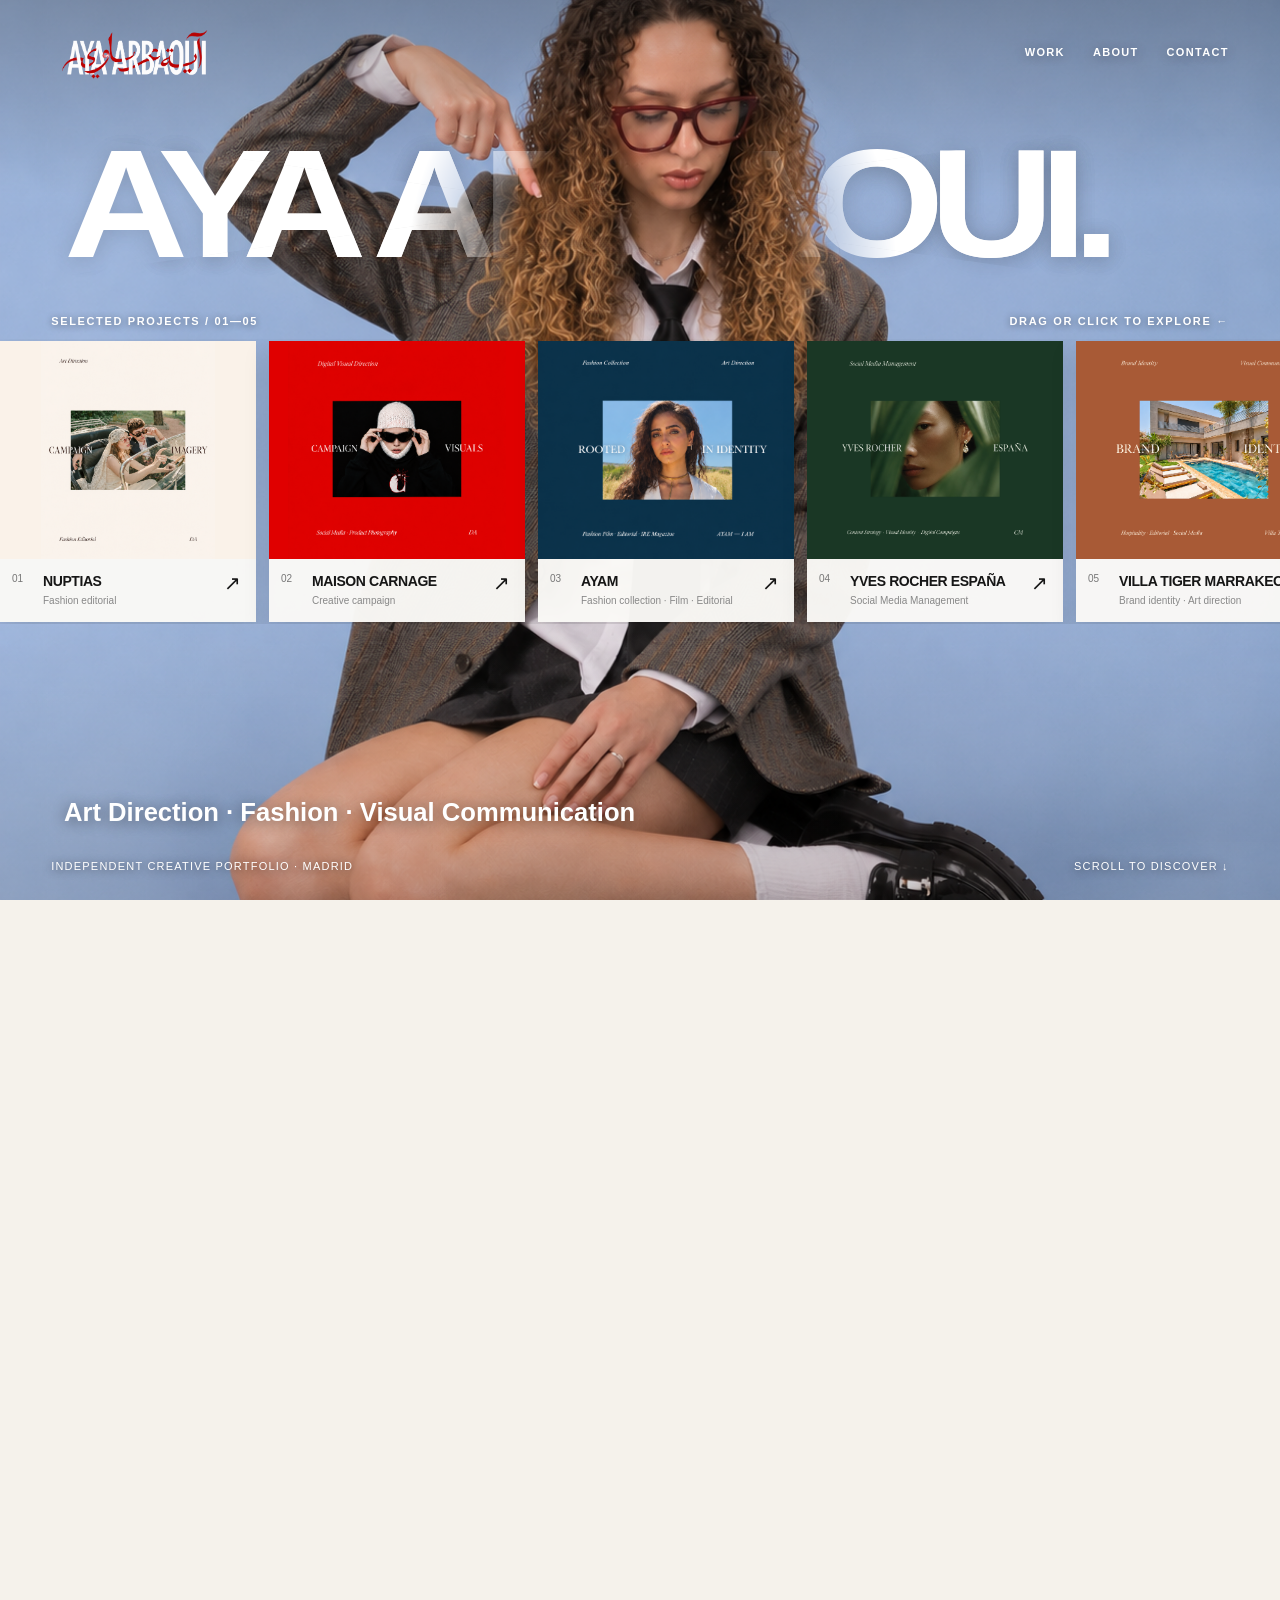
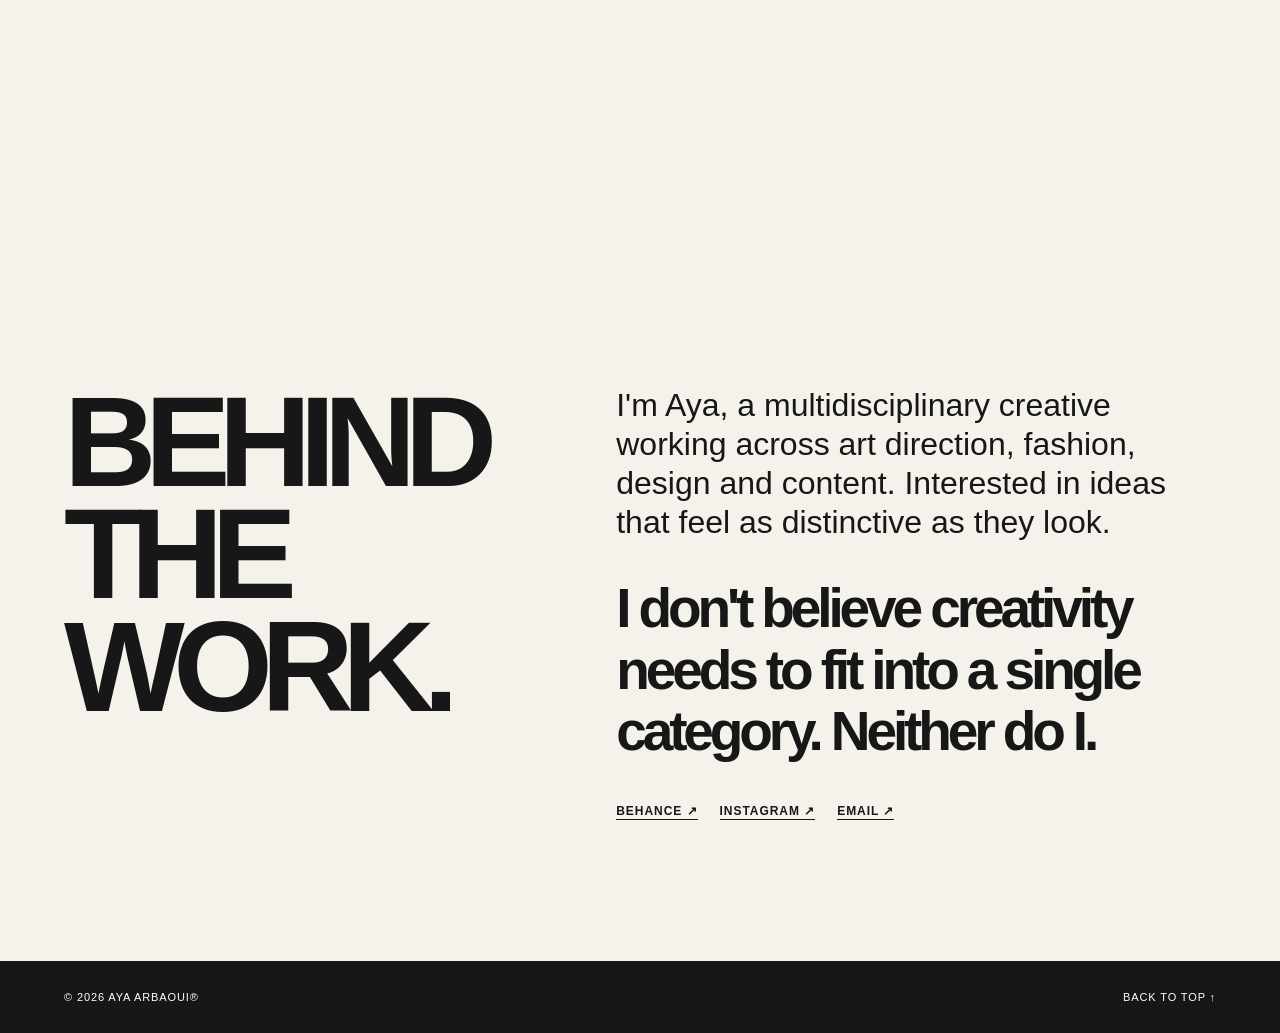
==== index.html @ afb0b546 "Soften the Villa Tiger Home cover to warm terracotta" ====
<!doctype html><html lang="en"><head><meta charset="UTF-8"><meta name="viewport" content="width=device-width, initial-scale=1"><meta name="description" content="Aya Arbaoui — Art direction, fashion and visual communication"><title>Aya Arbaoui® — Selected Work</title><script>
if (location.hash === '#about') {
  document.documentElement.setAttribute('data-about-direct', '');
  document.documentElement.setAttribute('data-about-arriving', '');
}
</script><style>
:root{--ink:#171717;--paper:#f5f2eb;--accent:#75645e}*{box-sizing:border-box}html{scroll-behavior:smooth}body{margin:0;color:var(--ink);font-family:Helvetica,Arial,sans-serif;background:var(--paper)}a{color:inherit;text-decoration:none}button{font:inherit}img{display:block;width:100%;height:100%;object-fit:cover}
.hero{height:100svh;min-height:640px;position:relative;isolation:isolate;overflow:hidden;background:#adc4d6}
.hero-bg{position:absolute;inset:0;z-index:-2;background-image:url('fondo%20web.png');background-repeat:no-repeat;background-size:cover;background-position:center center}
.hero:before{content:"";position:absolute;inset:0;z-index:-1;background:linear-gradient(180deg,rgba(0,0,0,.24),transparent 22%,transparent 66%,rgba(0,0,0,.15))}
nav{display:flex;justify-content:space-between;align-items:center;position:absolute;z-index:10;left:0;right:0;top:0;padding:30px 4vw;color:white;text-shadow:0 1px 12px #0005}nav .menu{display:flex;gap:28px;font-size:11px;font-weight:700;letter-spacing:.12em}nav a:hover{text-decoration:underline}
.heading{position:absolute;top:14%;left:5vw;right:5vw;color:#fff;text-shadow:0 2px 20px rgba(0,0,0,.12);pointer-events:none;z-index:1}
.heading h1{position:relative;margin:8px 0 0;font-size:clamp(78px,12vw,205px);letter-spacing:-.085em;line-height:.92;font-weight:800;white-space:nowrap;transform:scaleX(1.12);transform-origin:left center}
.heading h1::after{content:attr(data-title);position:absolute;inset:0;z-index:4;clip-path:polygon(0 0,32% 0,32% 100%,0 100%,78% 0,100% 0,100% 100%,78% 100%);color:#fff}
.hero-person-depth{position:absolute;inset:0;z-index:2;pointer-events:none;background-image:url('fondo%20web.png');background-position:center center;background-size:cover;background-repeat:no-repeat;--portrait-mask:radial-gradient(ellipse 19% 27% at 51% 28%,#000 58%,transparent 100%);-webkit-mask-image:var(--portrait-mask);mask-image:var(--portrait-mask)}
.hero-subtitle{position:absolute;bottom:8%;left:5vw;right:5vw;margin:0;color:white;font-family:Helvetica,Arial,sans-serif;font-style:normal;font-weight:600;font-size:clamp(16px,2vw,27px);line-height:1.2;z-index:6;text-shadow:0 2px 15px #0007}
nav .brand{min-height:43px;isolation:isolate;text-decoration:none}

.gallery-wrap{position:absolute;top:35%;left:0;right:0;z-index:5}.gallery-header{color:white;display:flex;justify-content:space-between;align-items:center;padding:0 4vw 12px;font-size:11px;font-weight:700;letter-spacing:.15em;text-shadow:0 1px 7px #0007;text-transform:uppercase}
.marquee{width:100%;overflow:hidden;cursor:grab;touch-action:pan-y;user-select:none}.marquee:active{cursor:grabbing}.track{display:flex;gap:13px;width:max-content;animation:slide 47s linear infinite;padding:2px 13px 2px 0}.marquee:hover .track,.marquee:focus-within .track,.marquee.paused .track{animation-play-state:paused}@keyframes slide{to{transform:translateX(-50%)}}
.project{display:block;width:clamp(190px,20vw,350px);flex:0 0 auto;background:rgba(250,249,246,.97);color:#161616;box-shadow:0 10px 25px #0002;overflow:hidden;transition:transform .25s ease}.project:hover,.project:focus-visible{transform:translateY(-9px)}.thumb{height:clamp(155px,17vw,290px);overflow:hidden;background:#d0ccc5}.thumb img{transition:transform .6s}.project:hover img{transform:scale(1.06)}.card-info{display:grid;grid-template-columns:25px 1fr 20px;grid-template-rows:auto auto;align-items:start;gap:6px;padding:14px 12px 16px}.card-info .no{grid-row:1/3;color:#777;font-size:10px}.card-info strong{font-size:14px;letter-spacing:-.03em}.card-info small{grid-column:2;color:#888;font-size:10px}.card-info .arrow{grid-column:3;grid-row:1/3;font-size:20px;line-height:1}
.hero-footer{position:absolute;bottom:28px;left:4vw;right:4vw;color:white;display:flex;justify-content:space-between;align-items:center;font-size:11px;text-transform:uppercase;letter-spacing:.11em;text-shadow:0 1px 8px #0008}
.about{background:var(--paper);padding:11vw 5vw;display:grid;grid-template-columns:.75fr 1fr;gap:8vw}.about h2{font-size:clamp(64px,10vw,160px);letter-spacing:-.09em;line-height:.88;margin:0}.about .copy{font-size:clamp(20px,2.5vw,36px);line-height:1.22}.about .copy p{margin:0 0 36px}.about .closing-statement{font-family:Helvetica,Arial,sans-serif;font-size:clamp(34px,4.3vw,72px);font-weight:800;letter-spacing:-.075em;line-height:.98;margin:54px 0 44px;max-width:100%;overflow-wrap:normal}.about .links{display:flex;gap:22px;font-size:12px;text-transform:uppercase;font-weight:700;letter-spacing:.08em}.about .links a{border-bottom:1px solid}
footer{background:#171717;color:#fff;display:flex;justify-content:space-between;padding:30px 5vw;font-size:11px;text-transform:uppercase;letter-spacing:.08em}
@media(max-width:700px){.hero{min-height:630px}.hero-bg{background-position:52% center}.heading{top:16%;left:5vw}.heading h1{font-size:14vw;white-space:nowrap;transform:scaleX(1.09)}.hero-person-depth{--portrait-mask:radial-gradient(ellipse 24% 20% at 52% 29%,#000 53%,transparent 100%);-webkit-mask-image:var(--portrait-mask);mask-image:var(--portrait-mask)}.hero-subtitle{bottom:8%;left:5vw;right:5vw;margin:0;font-size:17px}.gallery-wrap{top:34%}.thumb{height:170px}.project{width:205px}.gallery-header{padding-left:5vw;padding-right:5vw}.about{grid-template-columns:1fr;padding:80px 5vw}.hero-footer{bottom:18px}.menu{gap:14px!important}}
@media(max-width:360px){nav .menu{column-gap:9px!important;font-size:10px}}
.thumb-editorial{background:#faf2e9}.thumb-editorial img{object-fit:contain}.project:hover .thumb-editorial img{transform:none}
.thumb-carnage{background:#e00000}.thumb-carnage img,.thumb-ayam img{object-fit:contain;object-position:center center}.project:hover .thumb-carnage img,.project:hover .thumb-ayam img{transform:none}
.thumb-ayam{background:#0b334a}
.thumb-yves{background-color:#1a3725}.thumb-yves img{object-fit:contain;object-position:center}.project:hover .thumb-yves img{transform:none}
.thumb-villa{background-color:#A85A36}.thumb-villa img{object-fit:contain;object-position:center}.project:hover .thumb-villa img{transform:none}
@media(prefers-reduced-motion:reduce){html{scroll-behavior:auto}.track{animation:none}.project,.thumb img{transition:none}}
</style><link rel="stylesheet" href="/portfolio/brand.css"><link rel="stylesheet" href="/portfolio/home-transition.css"><link rel="stylesheet" href="/portfolio/home-polish.css"></head><body><main><div class="home-scroll"><section class="hero" id="home"><div class="hero-bg" role="img" aria-label="Aya Arbaoui in an editorial portrait pointing toward her selected projects"></div><nav><a class="brand site-brand site-wordmark" href="/" aria-label="Aya Arbaoui — Home"><span class="wordmark-art"><img class="brand-logo" src="/Logo%20superpose%CC%81%20AYA%20ARBAOUI%20en%20rouge%20et%20blanc.png" width="2172" height="724" alt=""></span></a><div class="menu"><a href="#work">WORK</a><a href="#about">ABOUT</a><a href="mailto:ayaarbaoui10@gmail.com">CONTACT</a></div></nav><div class="heading"><h1 data-title="AYA ARBAOUI.">AYA ARBAOUI.</h1></div><div class="hero-person-depth" aria-hidden="true"></div><div class="gallery-wrap" id="work"><div class="gallery-header"><span>SELECTED PROJECTS / 01—05</span><span>DRAG OR CLICK TO EXPLORE ←</span></div><div class="marquee" aria-label="Carousel of creative projects"><div class="track"><a class="project" href="nuptias.html" aria-label="Open NUPTIAS"><div class="thumb thumb-editorial"><img src="Campagne%20mode%20en%20voiture%20vintage.png" width="1122" height="1402" alt="NUPTIAS fashion editorial in a vintage car"></div><div class="card-info"><span class="no">01</span><strong>NUPTIAS</strong><small>Fashion editorial</small><span class="arrow">↗</span></div></a><a class="project" href="project.html?name=carnage" aria-label="Open MAISON CARNAGE"><div class="thumb thumb-carnage"><img src="portfolio/carnage-home-red-vif.png" alt="MAISON CARNAGE project preview" ></div><div class="card-info"><span class="no">02</span><strong>MAISON CARNAGE</strong><small>Creative campaign</small><span class="arrow">↗</span></div></a><a class="project" href="ayam.html" aria-label="Open AYAM TFG"><div class="thumb thumb-ayam"><img src="Affiche%20e%CC%81ditoriale%20%C2%AB%20Rooted%20in%20Identity%20%C2%BB.png" alt="AYAM project preview" ></div><div class="card-info"><span class="no">03</span><strong>AYAM</strong><small>Fashion collection · Film · Editorial</small><span class="arrow">↗</span></div></a><a class="project" href="yves-rocher.html" aria-label="Open YVES ROCHER ESPAÑA"><div class="thumb thumb-yves"><img src="/portfolio/yves-rocher/home-cover-transparent.png" alt="YVES ROCHER ESPAÑA — botanical editorial cover" loading="lazy"></div><div class="card-info"><span class="no">04</span><strong>YVES ROCHER ESPAÑA</strong><small>Social Media Management</small><span class="arrow">↗</span></div></a><a class="project" href="villa-tiger.html" aria-label="Open VILLA TIGER MARRAKECH"><div class="thumb thumb-villa"><img src="/portfolio/villa-tiger/home-cover-soft.png" alt="VILLA TIGER MARRAKECH project preview" loading="lazy"></div><div class="card-info"><span class="no">05</span><strong>VILLA TIGER MARRAKECH</strong><small>Brand identity · Art direction</small><span class="arrow">↗</span></div></a><a class="project" href="nuptias.html" aria-label="Open NUPTIAS"><div class="thumb thumb-editorial"><img src="Campagne%20mode%20en%20voiture%20vintage.png" width="1122" height="1402" alt="NUPTIAS fashion editorial in a vintage car"></div><div class="card-info"><span class="no">01</span><strong>NUPTIAS</strong><small>Fashion editorial</small><span class="arrow">↗</span></div></a><a class="project" href="project.html?name=carnage" aria-label="Open MAISON CARNAGE"><div class="thumb thumb-carnage"><img src="portfolio/carnage-home-red-vif.png" alt="MAISON CARNAGE project preview" ></div><div class="card-info"><span class="no">02</span><strong>MAISON CARNAGE</strong><small>Creative campaign</small><span class="arrow">↗</span></div></a><a class="project" href="ayam.html" aria-label="Open AYAM TFG"><div class="thumb thumb-ayam"><img src="Affiche%20e%CC%81ditoriale%20%C2%AB%20Rooted%20in%20Identity%20%C2%BB.png" alt="AYAM project preview" ></div><div class="card-info"><span class="no">03</span><strong>AYAM</strong><small>Fashion collection · Film · Editorial</small><span class="arrow">↗</span></div></a><a class="project" href="yves-rocher.html" aria-label="Open YVES ROCHER ESPAÑA"><div class="thumb thumb-yves"><img src="/portfolio/yves-rocher/home-cover-transparent.png" alt="YVES ROCHER ESPAÑA — botanical editorial cover" loading="lazy"></div><div class="card-info"><span class="no">04</span><strong>YVES ROCHER ESPAÑA</strong><small>Social Media Management</small><span class="arrow">↗</span></div></a><a class="project" href="villa-tiger.html" aria-label="Open VILLA TIGER MARRAKECH"><div class="thumb thumb-villa"><img src="/portfolio/villa-tiger/home-cover-soft.png" alt="VILLA TIGER MARRAKECH project preview" loading="lazy"></div><div class="card-info"><span class="no">05</span><strong>VILLA TIGER MARRAKECH</strong><small>Brand identity · Art direction</small><span class="arrow">↗</span></div></a></div></div></div><div class="hero-subtitle">Art Direction · Fashion · Visual Communication</div><div class="hero-footer"><span>Independent creative portfolio · Madrid</span><span>Scroll to discover ↓</span></div></section></div><section class="about" id="about"><h2>BEHIND<br>THE WORK.</h2><div class="copy"><p>I'm Aya, a multidisciplinary creative working across art direction, fashion, design and content. Interested in ideas that feel as distinctive as they look.</p><p class="closing-statement">I don&#39;t believe creativity needs to fit into a single category. Neither do I.</p><div class="links"><a href="https://www.behance.net/ayaarbaoui" target="_blank" rel="noopener">Behance ↗</a><a href="https://www.instagram.com/ayaarbaoui/" target="_blank" rel="noopener">Instagram ↗</a><a href="mailto:ayaarbaoui10@gmail.com">Email ↗</a></div></div></section></main><footer><span>© 2026 Aya Arbaoui®</span><a href="#home">Back to top ↑</a></footer><script>
if (document.documentElement.hasAttribute('data-about-arriving')) {
  document.getElementById('about').scrollIntoView({block:'start',behavior:'instant'});
  document.documentElement.removeAttribute('data-about-arriving');
}
const box = document.querySelector('.marquee');
const rail = box.querySelector('.track');
let gesture, moved = false, resume;
box.addEventListener('dragstart', event => event.preventDefault());
box.addEventListener('pointerdown', event => {
  if (!event.isPrimary || event.button !== 0) return;
  clearTimeout(resume);
  moved = false;
  box.classList.add('paused');
  const animation = rail.getAnimations().find(item => item.animationName === 'slide');
  gesture = {
    pointer: event.pointerId, x: event.clientX, y: event.clientY,
    animation, time: Number(animation?.currentTime ?? 0),
    vertical: box.closest('.home-scrubbing') !== null,
  };
});
window.addEventListener('pointermove', event => {
  if (gesture?.pointer !== event.pointerId) return;
  const x = event.clientX - gesture.x;
  const y = event.clientY - gesture.y;
  if (Math.hypot(x, y) <= 8 && !moved) return;
  moved = true;
  if (gesture.vertical || box.closest('.home-scrubbing') || !gesture.animation || Math.abs(y) > Math.abs(x)) return;
  const duration = gesture.animation.effect.getTiming().duration;
  const next = gesture.time - x / (rail.offsetWidth / 2) * duration;
  gesture.animation.currentTime = ((next % duration) + duration) % duration;
});
for (const type of ['pointerup', 'pointercancel']) window.addEventListener(type, event => {
  if (gesture?.pointer !== event.pointerId) return;
  gesture = null;
  resume = setTimeout(() => box.classList.remove('paused'), 550);
});
box.addEventListener('click', event => {
  if (moved && event.detail !== 0) {
    event.preventDefault();
    event.stopPropagation();
    moved = false;
  }
}, true);
</script><script type="module" src="/portfolio/home-transition.js"></script><script type="module" src="/portfolio/home-shimmer.js"></script><script type="module" src="/portfolio/published.js"></script></body></html>
---- portfolio/brand.css ----
.site-brand {
  display: inline-flex;
  align-items: center;
  gap: 10px;
  flex: none;
  height: 1lh;
  white-space: nowrap;
}

.site-brand .brand-logo {
  display: block;
  flex: none;
  width: 104px;
  height: auto;
  aspect-ratio: 1922 / 818;
  object-fit: contain;
}

.site-brand .brand-name {
  position: relative;
  display: inline-block;
}

@media (max-width: 700px) {
  .site-brand { gap: 7px; }
  .site-brand .brand-logo { width: clamp(52px, 17vw, 80px); }
}

@media (max-width: 360px) {
  .site-brand { gap: 5px; }
  .site-brand .brand-logo { width: 52px; }
}

.site-wordmark .brand-logo {
  width: clamp(116px, 34vw, 174px);
  aspect-ratio: 2172 / 724;
}

@media (max-width: 480px) {
  .site-wordmark .brand-logo { width: clamp(108px, 32vw, 145px); }
}

/* The overlay shares the PNG's canvas and never affects the logo underneath. */
.wordmark-art {
  position: relative;
  display: block;
  flex: none;
}

@media (prefers-reduced-motion: no-preference) {
  @supports (mask-image: url("wordmark-arabic-mask.png")) {
    .wordmark-art::after {
      content: "";
      position: absolute;
      inset: 0;
      pointer-events: none;
      mask: url("wordmark-arabic-mask.png") center / 100% 100% no-repeat;
      background: url("wordmark-brush.svg") center / 100% 100% no-repeat;
    }
  }
}

.site-wordmark:focus-visible {
  outline: 2px solid currentColor;
  outline-offset: 6px;
}

@media (min-width: 701px) and (max-height: 610px) {
  header .site-wordmark .brand-logo { width: 140px; }
}
---- portfolio/home-transition.css ----
html[data-about-arriving] .home-scroll { visibility: hidden; }
html[data-about-direct] { scroll-behavior: auto; }
html[data-about-direct] #about { min-height: 100vh; min-height: 100dvh; }

@media (prefers-reduced-motion: no-preference) {
  html[data-home-scroll]:not([data-about-direct]) .home-scroll {
    height: calc(var(--hero-height) + var(--hero-travel));
  }

  html[data-home-scroll]:not([data-about-direct]) .home-scroll > .hero {
    position: sticky;
    top: 0;
  }

  html[data-home-scroll]:not([data-about-direct]) [data-home-below-scene] {
    top: var(--hero-travel) !important;
  }
}

.home-scrubbing .gallery-wrap { z-index: 20; }
.home-scrubbing .hero-footer { pointer-events: none; }
.scroll-disciplines {
  position: absolute;
  inset: 0;
  z-index: 6;
  pointer-events: none;
}
.scroll-disciplines span {
  position: absolute;
  display: block;
  inset: 0 auto auto 0;
  hyphens: auto;
  overflow-wrap: anywhere;
}
.home-scrubbing .gallery-header > :last-child { position: relative; z-index: 1; pointer-events: none; }
.scroll-disciplines-source { opacity: 0; }
.home-scrubbing .track { animation-play-state: paused !important; }
.home-scrubbing .marquee { overflow: visible; cursor: auto; }
.home-scrubbing .project { transform: translate3d(var(--project-x, 0px), var(--project-y, 0px), 0); transition: none; }
.home-scrubbing .project img { transform: none; transition: none; }
.home-photo-panning .hero-bg,
.home-photo-panning .hero-person-depth { background-position: var(--photo-x) var(--photo-y); }
---- portfolio/home-polish.css ----
.about .closing-statement {
  line-height: 1.12;
  padding-block-end: .1em;
  overflow: visible;
}

@media (prefers-reduced-motion: no-preference) {
  @supports (background-clip: text) or (-webkit-background-clip: text) {
    .gallery-wrap .project:is(:hover, :focus-visible, [data-shimmer-visible]) .card-info strong {
      --shimmer-duration: 4.8s;
      background-image: linear-gradient(105deg,
        currentColor 43%, #716970 47%, #b9a9b0 49%,
        #cdc6c8 50%, #9e8d94 51%, #70676d 53%, currentColor 57%);
      background-size: 280% 100%;
      background-position: 100% 0;
      -webkit-background-clip: text;
      background-clip: text;
      -webkit-text-fill-color: transparent;
      animation: editorial-letter-shimmer var(--shimmer-duration) linear var(--shimmer-delay, 0s) infinite;
    }

    @media (hover: none) {
      .gallery-wrap .project[data-shimmer-visible] .card-info strong {
        --shimmer-duration: 5.4s;
      }
      .gallery-wrap .project:nth-child(3n + 2) { --shimmer-delay: .35s; }
      .gallery-wrap .project:nth-child(3n) { --shimmer-delay: .65s; }
    }
  }

  @keyframes editorial-letter-shimmer {
    0% { background-position: 100% 0; }
    52%, 100% { background-position: 0% 0; }
  }
}

/* Fit the original wordmark to the narrow composition, including tablet portrait. */
@media (max-width: 768px) {
  .heading h1 { transform: none; }
}
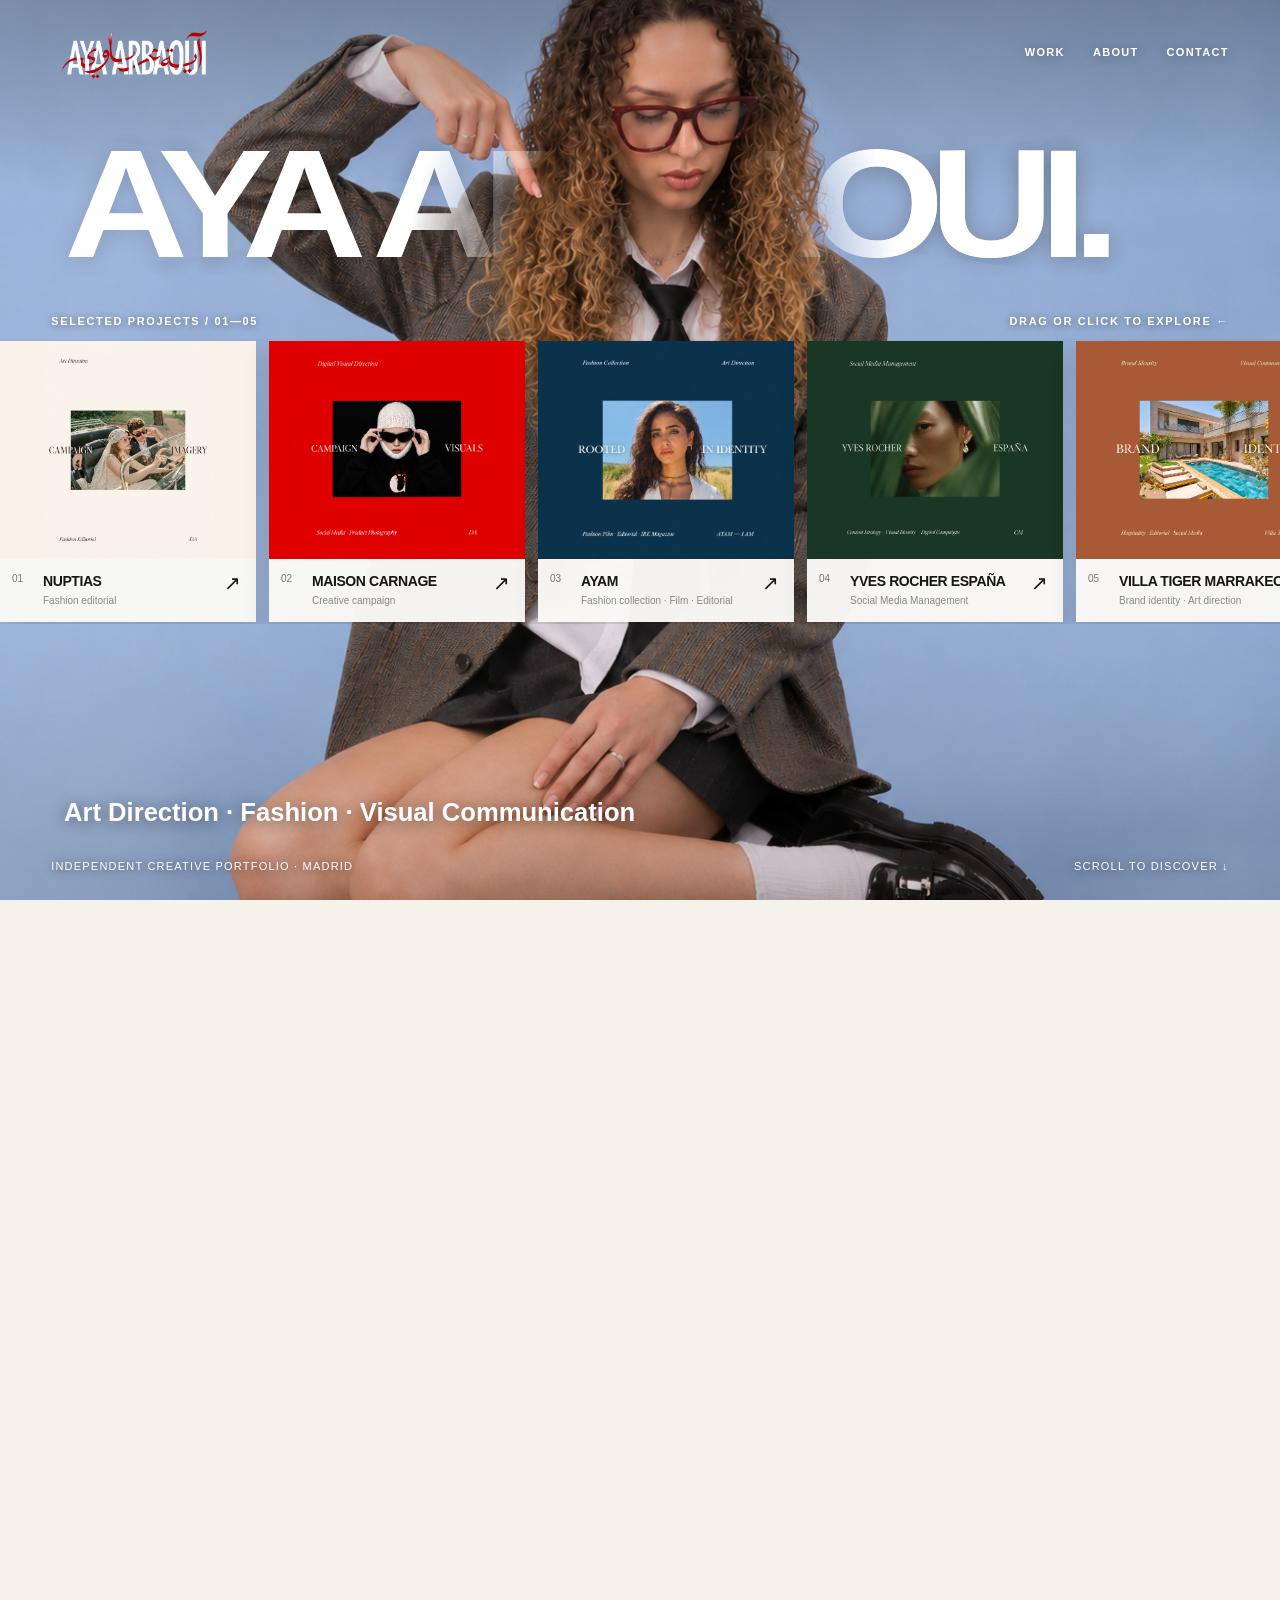
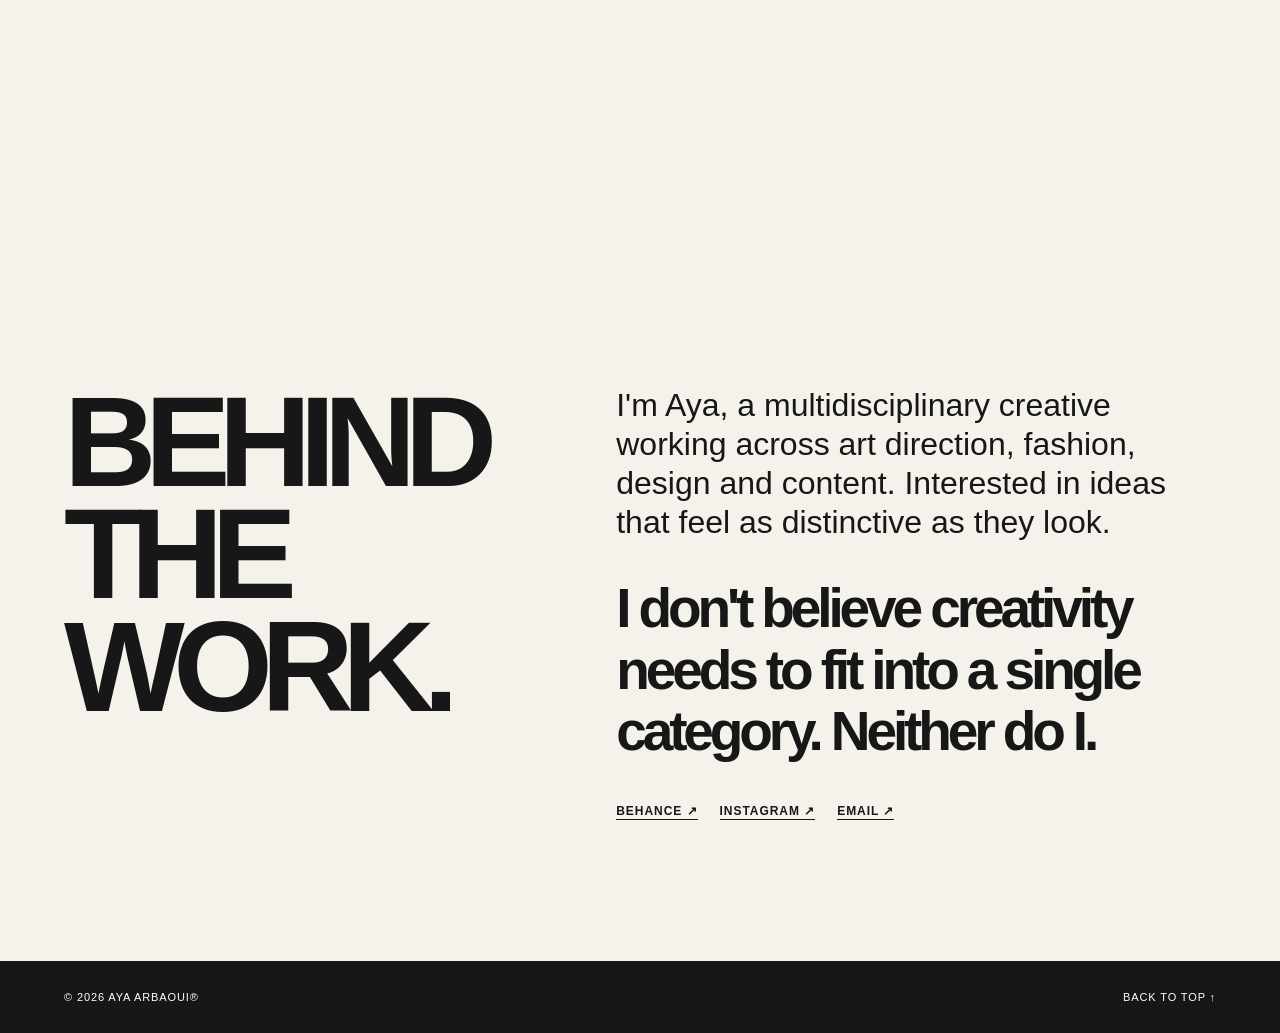
==== commit ae6e8361: "Prevent stale first paint on portfolio pages and link Maison Carnage directly" ====
--- a/index.html
+++ b/index.html
@@ -1,4 +1,34 @@
-<!doctype html><html lang="en"><head><meta charset="UTF-8"><meta name="viewport" content="width=device-width, initial-scale=1"><meta name="description" content="Aya Arbaoui — Art direction, fashion and visual communication"><title>Aya Arbaoui® — Selected Work</title><script>
+<!doctype html><html lang="en"><head>
+<!-- Avoid flashing the unhydrated, older HTML while the live portfolio design loads. -->
+<script>
+(function () {
+  if (window.parent !== window && new URLSearchParams(location.search).has('editor-preview')) return;
+  var root = document.documentElement;
+  root.setAttribute('data-portfolio-boot', '');
+  var release = function () { root.removeAttribute('data-portfolio-boot'); };
+  window.portfolioRelease = release;
+  // Fail open if the API or a script is slow/blocked. Navigation never stays locked.
+  window.setTimeout(release, 2200);
+  window.addEventListener('pageshow', function (event) { if (event.persisted) release(); });
+})();
+</script>
+<style>
+html[data-portfolio-boot] { background: #f5f2eb; }
+html[data-portfolio-boot] body { visibility: hidden; }
+html[data-portfolio-boot]::after {
+  content: 'AYA ARBAOUI  /  SELECTED WORK';
+  position: fixed; inset: 0; z-index: 2147483647;
+  display: grid; place-items: center;
+  color: #171717; background: #f5f2eb;
+  font: 600 11px/1.5 Helvetica, Arial, sans-serif;
+  letter-spacing: .21em; text-align: center;
+}
+@media (prefers-reduced-motion: reduce) {
+  html[data-portfolio-boot]::after { animation: none; }
+}
+</style>
+<link rel="modulepreload" href="/portfolio/published.js">
+<meta charset="UTF-8"><meta name="viewport" content="width=device-width, initial-scale=1"><meta name="description" content="Aya Arbaoui — Art direction, fashion and visual communication"><title>Aya Arbaoui® — Selected Work</title><script>
 if (location.hash === '#about') {
   document.documentElement.setAttribute('data-about-direct', '');
   document.documentElement.setAttribute('data-about-arriving', '');
@@ -30,7 +60,7 @@
 .thumb-yves{background-color:#1a3725}.thumb-yves img{object-fit:contain;object-position:center}.project:hover .thumb-yves img{transform:none}
 .thumb-villa{background-color:#A85A36}.thumb-villa img{object-fit:contain;object-position:center}.project:hover .thumb-villa img{transform:none}
 @media(prefers-reduced-motion:reduce){html{scroll-behavior:auto}.track{animation:none}.project,.thumb img{transition:none}}
-</style><link rel="stylesheet" href="/portfolio/brand.css"><link rel="stylesheet" href="/portfolio/home-transition.css"><link rel="stylesheet" href="/portfolio/home-polish.css"></head><body><main><div class="home-scroll"><section class="hero" id="home"><div class="hero-bg" role="img" aria-label="Aya Arbaoui in an editorial portrait pointing toward her selected projects"></div><nav><a class="brand site-brand site-wordmark" href="/" aria-label="Aya Arbaoui — Home"><span class="wordmark-art"><img class="brand-logo" src="/Logo%20superpose%CC%81%20AYA%20ARBAOUI%20en%20rouge%20et%20blanc.png" width="2172" height="724" alt=""></span></a><div class="menu"><a href="#work">WORK</a><a href="#about">ABOUT</a><a href="mailto:ayaarbaoui10@gmail.com">CONTACT</a></div></nav><div class="heading"><h1 data-title="AYA ARBAOUI.">AYA ARBAOUI.</h1></div><div class="hero-person-depth" aria-hidden="true"></div><div class="gallery-wrap" id="work"><div class="gallery-header"><span>SELECTED PROJECTS / 01—05</span><span>DRAG OR CLICK TO EXPLORE ←</span></div><div class="marquee" aria-label="Carousel of creative projects"><div class="track"><a class="project" href="nuptias.html" aria-label="Open NUPTIAS"><div class="thumb thumb-editorial"><img src="Campagne%20mode%20en%20voiture%20vintage.png" width="1122" height="1402" alt="NUPTIAS fashion editorial in a vintage car"></div><div class="card-info"><span class="no">01</span><strong>NUPTIAS</strong><small>Fashion editorial</small><span class="arrow">↗</span></div></a><a class="project" href="project.html?name=carnage" aria-label="Open MAISON CARNAGE"><div class="thumb thumb-carnage"><img src="portfolio/carnage-home-red-vif.png" alt="MAISON CARNAGE project preview" ></div><div class="card-info"><span class="no">02</span><strong>MAISON CARNAGE</strong><small>Creative campaign</small><span class="arrow">↗</span></div></a><a class="project" href="ayam.html" aria-label="Open AYAM TFG"><div class="thumb thumb-ayam"><img src="Affiche%20e%CC%81ditoriale%20%C2%AB%20Rooted%20in%20Identity%20%C2%BB.png" alt="AYAM project preview" ></div><div class="card-info"><span class="no">03</span><strong>AYAM</strong><small>Fashion collection · Film · Editorial</small><span class="arrow">↗</span></div></a><a class="project" href="yves-rocher.html" aria-label="Open YVES ROCHER ESPAÑA"><div class="thumb thumb-yves"><img src="/portfolio/yves-rocher/home-cover-transparent.png" alt="YVES ROCHER ESPAÑA — botanical editorial cover" loading="lazy"></div><div class="card-info"><span class="no">04</span><strong>YVES ROCHER ESPAÑA</strong><small>Social Media Management</small><span class="arrow">↗</span></div></a><a class="project" href="villa-tiger.html" aria-label="Open VILLA TIGER MARRAKECH"><div class="thumb thumb-villa"><img src="/portfolio/villa-tiger/home-cover-soft.png" alt="VILLA TIGER MARRAKECH project preview" loading="lazy"></div><div class="card-info"><span class="no">05</span><strong>VILLA TIGER MARRAKECH</strong><small>Brand identity · Art direction</small><span class="arrow">↗</span></div></a><a class="project" href="nuptias.html" aria-label="Open NUPTIAS"><div class="thumb thumb-editorial"><img src="Campagne%20mode%20en%20voiture%20vintage.png" width="1122" height="1402" alt="NUPTIAS fashion editorial in a vintage car"></div><div class="card-info"><span class="no">01</span><strong>NUPTIAS</strong><small>Fashion editorial</small><span class="arrow">↗</span></div></a><a class="project" href="project.html?name=carnage" aria-label="Open MAISON CARNAGE"><div class="thumb thumb-carnage"><img src="portfolio/carnage-home-red-vif.png" alt="MAISON CARNAGE project preview" ></div><div class="card-info"><span class="no">02</span><strong>MAISON CARNAGE</strong><small>Creative campaign</small><span class="arrow">↗</span></div></a><a class="project" href="ayam.html" aria-label="Open AYAM TFG"><div class="thumb thumb-ayam"><img src="Affiche%20e%CC%81ditoriale%20%C2%AB%20Rooted%20in%20Identity%20%C2%BB.png" alt="AYAM project preview" ></div><div class="card-info"><span class="no">03</span><strong>AYAM</strong><small>Fashion collection · Film · Editorial</small><span class="arrow">↗</span></div></a><a class="project" href="yves-rocher.html" aria-label="Open YVES ROCHER ESPAÑA"><div class="thumb thumb-yves"><img src="/portfolio/yves-rocher/home-cover-transparent.png" alt="YVES ROCHER ESPAÑA — botanical editorial cover" loading="lazy"></div><div class="card-info"><span class="no">04</span><strong>YVES ROCHER ESPAÑA</strong><small>Social Media Management</small><span class="arrow">↗</span></div></a><a class="project" href="villa-tiger.html" aria-label="Open VILLA TIGER MARRAKECH"><div class="thumb thumb-villa"><img src="/portfolio/villa-tiger/home-cover-soft.png" alt="VILLA TIGER MARRAKECH project preview" loading="lazy"></div><div class="card-info"><span class="no">05</span><strong>VILLA TIGER MARRAKECH</strong><small>Brand identity · Art direction</small><span class="arrow">↗</span></div></a></div></div></div><div class="hero-subtitle">Art Direction · Fashion · Visual Communication</div><div class="hero-footer"><span>Independent creative portfolio · Madrid</span><span>Scroll to discover ↓</span></div></section></div><section class="about" id="about"><h2>BEHIND<br>THE WORK.</h2><div class="copy"><p>I'm Aya, a multidisciplinary creative working across art direction, fashion, design and content. Interested in ideas that feel as distinctive as they look.</p><p class="closing-statement">I don&#39;t believe creativity needs to fit into a single category. Neither do I.</p><div class="links"><a href="https://www.behance.net/ayaarbaoui" target="_blank" rel="noopener">Behance ↗</a><a href="https://www.instagram.com/ayaarbaoui/" target="_blank" rel="noopener">Instagram ↗</a><a href="mailto:ayaarbaoui10@gmail.com">Email ↗</a></div></div></section></main><footer><span>© 2026 Aya Arbaoui®</span><a href="#home">Back to top ↑</a></footer><script>
+</style><link rel="stylesheet" href="/portfolio/brand.css"><link rel="stylesheet" href="/portfolio/home-transition.css"><link rel="stylesheet" href="/portfolio/home-polish.css"></head><body><main><div class="home-scroll"><section class="hero" id="home"><div class="hero-bg" role="img" aria-label="Aya Arbaoui in an editorial portrait pointing toward her selected projects"></div><nav><a class="brand site-brand site-wordmark" href="/" aria-label="Aya Arbaoui — Home"><span class="wordmark-art"><img class="brand-logo" src="/Logo%20superpose%CC%81%20AYA%20ARBAOUI%20en%20rouge%20et%20blanc.png" width="2172" height="724" alt=""></span></a><div class="menu"><a href="#work">WORK</a><a href="#about">ABOUT</a><a href="mailto:ayaarbaoui10@gmail.com">CONTACT</a></div></nav><div class="heading"><h1 data-title="AYA ARBAOUI.">AYA ARBAOUI.</h1></div><div class="hero-person-depth" aria-hidden="true"></div><div class="gallery-wrap" id="work"><div class="gallery-header"><span>SELECTED PROJECTS / 01—05</span><span>DRAG OR CLICK TO EXPLORE ←</span></div><div class="marquee" aria-label="Carousel of creative projects"><div class="track"><a class="project" href="nuptias.html" aria-label="Open NUPTIAS"><div class="thumb thumb-editorial"><img src="Campagne%20mode%20en%20voiture%20vintage.png" width="1122" height="1402" alt="NUPTIAS fashion editorial in a vintage car"></div><div class="card-info"><span class="no">01</span><strong>NUPTIAS</strong><small>Fashion editorial</small><span class="arrow">↗</span></div></a><a class="project" href="maison-carnage.html" aria-label="Open MAISON CARNAGE"><div class="thumb thumb-carnage"><img src="portfolio/carnage-home-red-vif.png" alt="MAISON CARNAGE project preview" ></div><div class="card-info"><span class="no">02</span><strong>MAISON CARNAGE</strong><small>Creative campaign</small><span class="arrow">↗</span></div></a><a class="project" href="ayam.html" aria-label="Open AYAM TFG"><div class="thumb thumb-ayam"><img src="Affiche%20e%CC%81ditoriale%20%C2%AB%20Rooted%20in%20Identity%20%C2%BB.png" alt="AYAM project preview" ></div><div class="card-info"><span class="no">03</span><strong>AYAM</strong><small>Fashion collection · Film · Editorial</small><span class="arrow">↗</span></div></a><a class="project" href="yves-rocher.html" aria-label="Open YVES ROCHER ESPAÑA"><div class="thumb thumb-yves"><img src="/portfolio/yves-rocher/home-cover-transparent.png" alt="YVES ROCHER ESPAÑA — botanical editorial cover" loading="lazy"></div><div class="card-info"><span class="no">04</span><strong>YVES ROCHER ESPAÑA</strong><small>Social Media Management</small><span class="arrow">↗</span></div></a><a class="project" href="villa-tiger.html" aria-label="Open VILLA TIGER MARRAKECH"><div class="thumb thumb-villa"><img src="/portfolio/villa-tiger/home-cover-soft.png" alt="VILLA TIGER MARRAKECH project preview" loading="lazy"></div><div class="card-info"><span class="no">05</span><strong>VILLA TIGER MARRAKECH</strong><small>Brand identity · Art direction</small><span class="arrow">↗</span></div></a><a class="project" href="nuptias.html" aria-label="Open NUPTIAS"><div class="thumb thumb-editorial"><img src="Campagne%20mode%20en%20voiture%20vintage.png" width="1122" height="1402" alt="NUPTIAS fashion editorial in a vintage car"></div><div class="card-info"><span class="no">01</span><strong>NUPTIAS</strong><small>Fashion editorial</small><span class="arrow">↗</span></div></a><a class="project" href="maison-carnage.html" aria-label="Open MAISON CARNAGE"><div class="thumb thumb-carnage"><img src="portfolio/carnage-home-red-vif.png" alt="MAISON CARNAGE project preview" ></div><div class="card-info"><span class="no">02</span><strong>MAISON CARNAGE</strong><small>Creative campaign</small><span class="arrow">↗</span></div></a><a class="project" href="ayam.html" aria-label="Open AYAM TFG"><div class="thumb thumb-ayam"><img src="Affiche%20e%CC%81ditoriale%20%C2%AB%20Rooted%20in%20Identity%20%C2%BB.png" alt="AYAM project preview" ></div><div class="card-info"><span class="no">03</span><strong>AYAM</strong><small>Fashion collection · Film · Editorial</small><span class="arrow">↗</span></div></a><a class="project" href="yves-rocher.html" aria-label="Open YVES ROCHER ESPAÑA"><div class="thumb thumb-yves"><img src="/portfolio/yves-rocher/home-cover-transparent.png" alt="YVES ROCHER ESPAÑA — botanical editorial cover" loading="lazy"></div><div class="card-info"><span class="no">04</span><strong>YVES ROCHER ESPAÑA</strong><small>Social Media Management</small><span class="arrow">↗</span></div></a><a class="project" href="villa-tiger.html" aria-label="Open VILLA TIGER MARRAKECH"><div class="thumb thumb-villa"><img src="/portfolio/villa-tiger/home-cover-soft.png" alt="VILLA TIGER MARRAKECH project preview" loading="lazy"></div><div class="card-info"><span class="no">05</span><strong>VILLA TIGER MARRAKECH</strong><small>Brand identity · Art direction</small><span class="arrow">↗</span></div></a></div></div></div><div class="hero-subtitle">Art Direction · Fashion · Visual Communication</div><div class="hero-footer"><span>Independent creative portfolio · Madrid</span><span>Scroll to discover ↓</span></div></section></div><section class="about" id="about"><h2>BEHIND<br>THE WORK.</h2><div class="copy"><p>I'm Aya, a multidisciplinary creative working across art direction, fashion, design and content. Interested in ideas that feel as distinctive as they look.</p><p class="closing-statement">I don&#39;t believe creativity needs to fit into a single category. Neither do I.</p><div class="links"><a href="https://www.behance.net/ayaarbaoui" target="_blank" rel="noopener">Behance ↗</a><a href="https://www.instagram.com/ayaarbaoui/" target="_blank" rel="noopener">Instagram ↗</a><a href="mailto:ayaarbaoui10@gmail.com">Email ↗</a></div></div></section></main><footer><span>© 2026 Aya Arbaoui®</span><a href="#home">Back to top ↑</a></footer><script>
 if (document.documentElement.hasAttribute('data-about-arriving')) {
   document.getElementById('about').scrollIntoView({block:'start',behavior:'instant'});
   document.documentElement.removeAttribute('data-about-arriving');
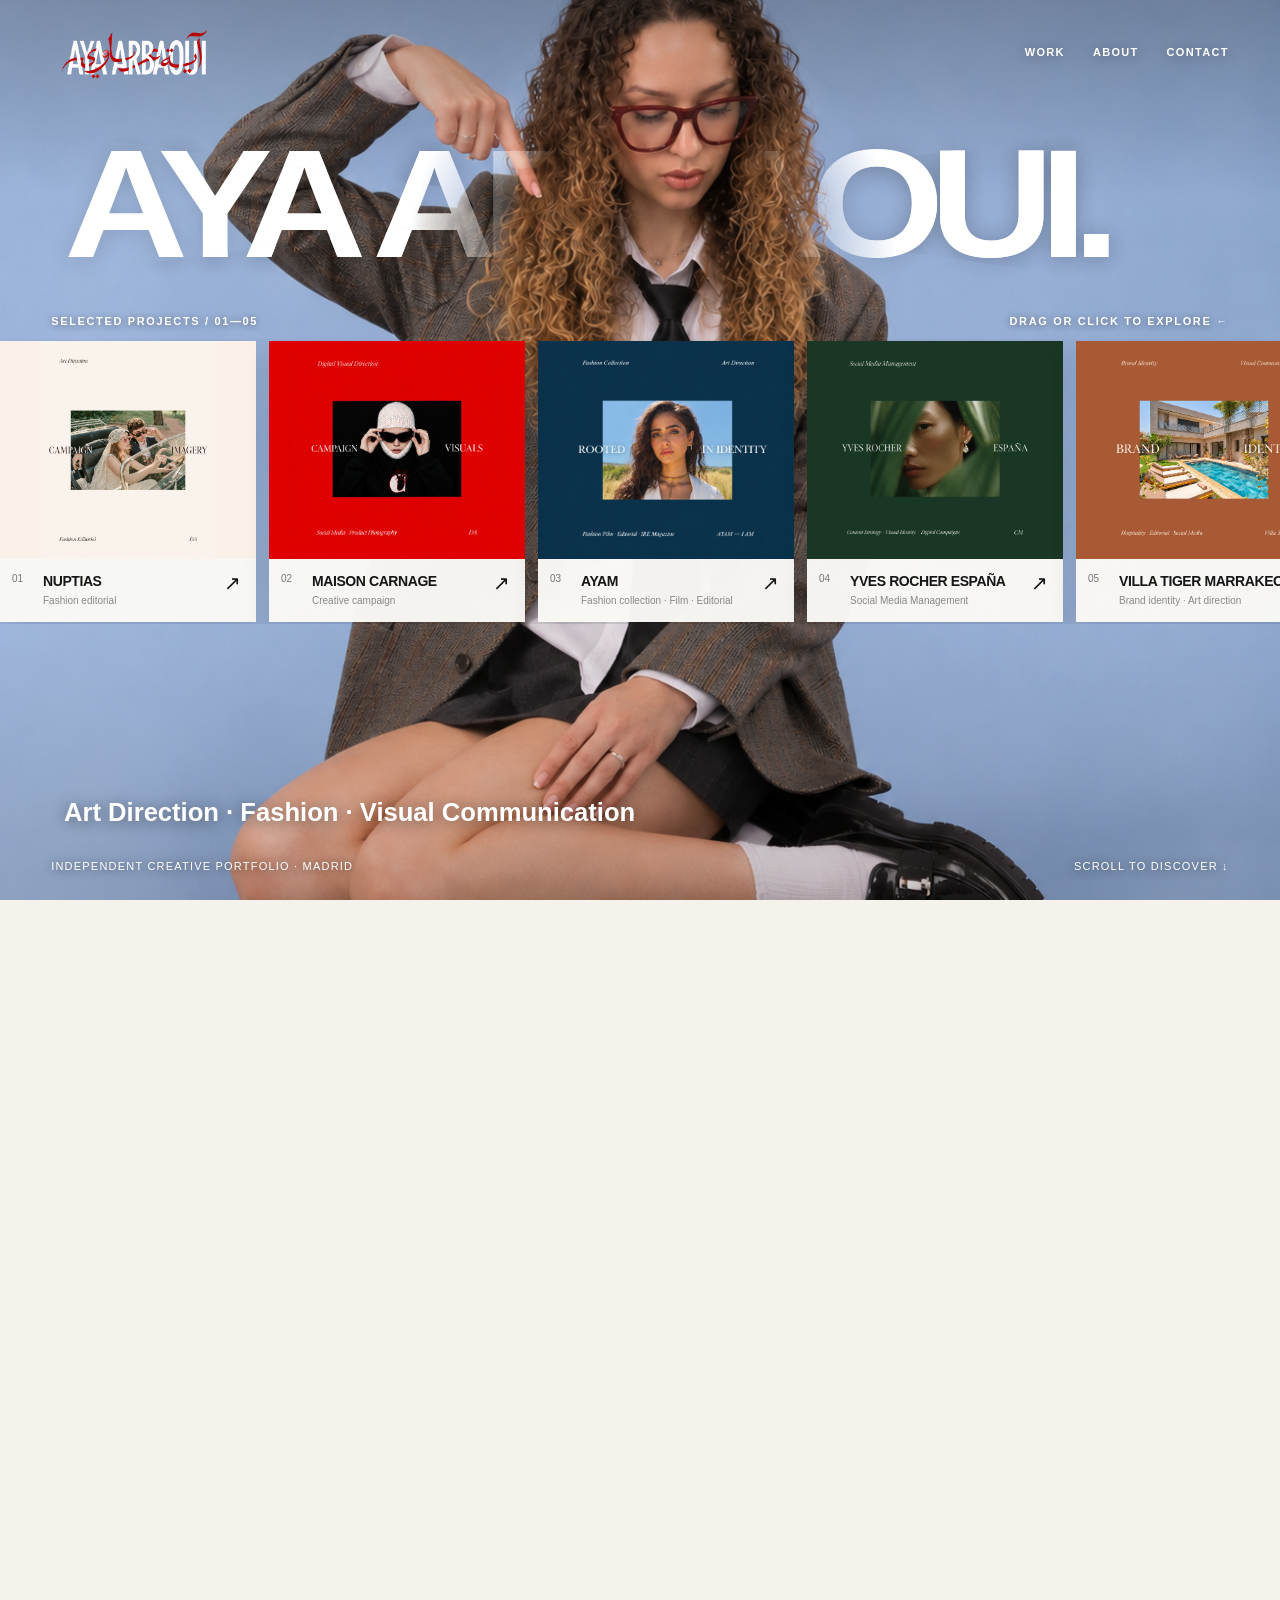
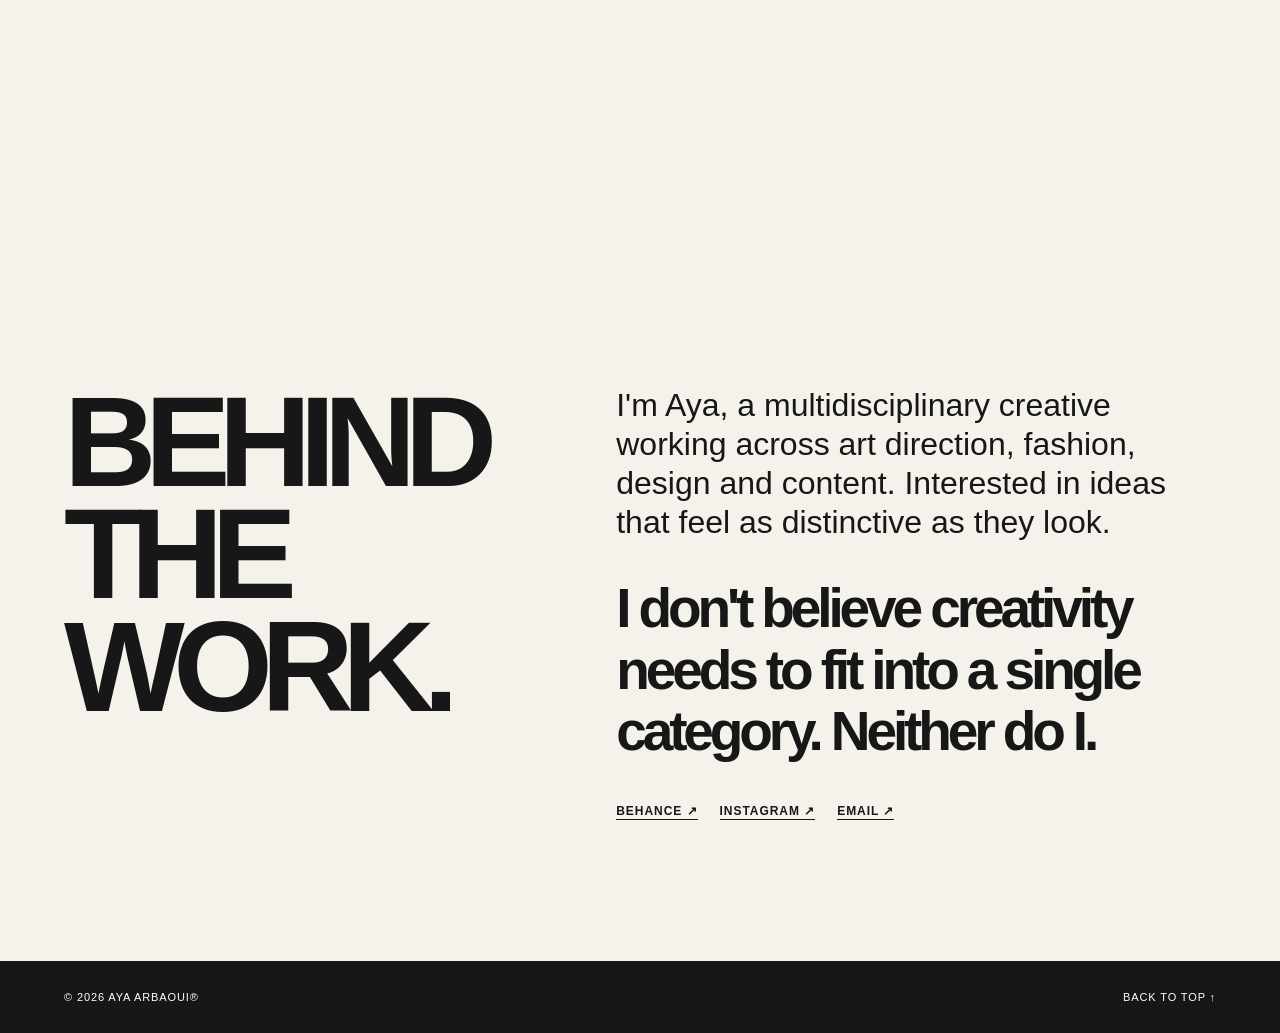
==== commit fa76682a: "Enable interactive accelerated and draggable Home projects without slider" ====
--- a/index.html
+++ b/index.html
@@ -47,7 +47,7 @@
 nav .brand{min-height:43px;isolation:isolate;text-decoration:none}
 
 .gallery-wrap{position:absolute;top:35%;left:0;right:0;z-index:5}.gallery-header{color:white;display:flex;justify-content:space-between;align-items:center;padding:0 4vw 12px;font-size:11px;font-weight:700;letter-spacing:.15em;text-shadow:0 1px 7px #0007;text-transform:uppercase}
-.marquee{width:100%;overflow:hidden;cursor:grab;touch-action:pan-y;user-select:none}.marquee:active{cursor:grabbing}.track{display:flex;gap:13px;width:max-content;animation:slide 47s linear infinite;padding:2px 13px 2px 0}.marquee:hover .track,.marquee:focus-within .track,.marquee.paused .track{animation-play-state:paused}@keyframes slide{to{transform:translateX(-50%)}}
+.marquee{width:100%;overflow:hidden;cursor:grab;touch-action:pan-y;user-select:none}.marquee:active{cursor:grabbing}.track{display:flex;gap:13px;width:max-content;animation:slide 47s linear infinite;padding:2px 13px 2px 0}.marquee.is-dragging .track{animation-play-state:paused}.marquee:focus-within:not(:hover) .track{animation-play-state:paused}@keyframes slide{to{transform:translateX(-50%)}}
 .project{display:block;width:clamp(190px,20vw,350px);flex:0 0 auto;background:rgba(250,249,246,.97);color:#161616;box-shadow:0 10px 25px #0002;overflow:hidden;transition:transform .25s ease}.project:hover,.project:focus-visible{transform:translateY(-9px)}.thumb{height:clamp(155px,17vw,290px);overflow:hidden;background:#d0ccc5}.thumb img{transition:transform .6s}.project:hover img{transform:scale(1.06)}.card-info{display:grid;grid-template-columns:25px 1fr 20px;grid-template-rows:auto auto;align-items:start;gap:6px;padding:14px 12px 16px}.card-info .no{grid-row:1/3;color:#777;font-size:10px}.card-info strong{font-size:14px;letter-spacing:-.03em}.card-info small{grid-column:2;color:#888;font-size:10px}.card-info .arrow{grid-column:3;grid-row:1/3;font-size:20px;line-height:1}
 .hero-footer{position:absolute;bottom:28px;left:4vw;right:4vw;color:white;display:flex;justify-content:space-between;align-items:center;font-size:11px;text-transform:uppercase;letter-spacing:.11em;text-shadow:0 1px 8px #0008}
 .about{background:var(--paper);padding:11vw 5vw;display:grid;grid-template-columns:.75fr 1fr;gap:8vw}.about h2{font-size:clamp(64px,10vw,160px);letter-spacing:-.09em;line-height:.88;margin:0}.about .copy{font-size:clamp(20px,2.5vw,36px);line-height:1.22}.about .copy p{margin:0 0 36px}.about .closing-statement{font-family:Helvetica,Arial,sans-serif;font-size:clamp(34px,4.3vw,72px);font-weight:800;letter-spacing:-.075em;line-height:.98;margin:54px 0 44px;max-width:100%;overflow-wrap:normal}.about .links{display:flex;gap:22px;font-size:12px;text-transform:uppercase;font-weight:700;letter-spacing:.08em}.about .links a{border-bottom:1px solid}
@@ -67,41 +67,115 @@
 }
 const box = document.querySelector('.marquee');
 const rail = box.querySelector('.track');
-let gesture, moved = false, resume;
+const motionReduced = matchMedia('(prefers-reduced-motion: reduce)');
+const editorPreview = window.parent !== window && new URLSearchParams(location.search).has('editor-preview');
+const carouselAnimation = () => rail.getAnimations().find(animation => animation.animationName === 'slide');
+let gesture = null, suppressNextClick = false, hover = false, hoverX = 0;
+let playbackFrame = 0, playbackRate = 1, lastPlaybackTick = 0;
+
+function isColumnScene() {
+  return box.closest('.home-scrubbing') !== null;
+}
+
+function desiredRate() {
+  if (!hover || isColumnScene() || motionReduced.matches || editorPreview) return 1;
+  const rect = box.getBoundingClientRect();
+  if (!rect.width) return 1;
+  const ratio = Math.max(0, Math.min(1, (hoverX - rect.left) / rect.width));
+  // Left side rewinds, centre cruises, right edge advances up to 3.5x.
+  if (ratio < .38) return -2.6 * Math.pow((.38 - ratio) / .38, 1.35);
+  if (ratio > .62) return 1 + 2.5 * Math.pow((ratio - .62) / .38, 1.3);
+  return 1;
+}
+
+function animatePlayback(timestamp) {
+  playbackFrame = 0;
+  if (gesture?.dragging) return;
+  const animation = carouselAnimation();
+  if (!animation || isColumnScene() || motionReduced.matches || editorPreview) return;
+  const dt = Math.min(60, timestamp - (lastPlaybackTick || timestamp));
+  lastPlaybackTick = timestamp;
+  const desired = desiredRate();
+  playbackRate += (desired - playbackRate) * (1 - Math.exp(-dt / 190));
+  if (Math.abs(playbackRate - desired) < .015) playbackRate = desired;
+  // Keep the original CSS animation and its looping timeline; avoid jump cuts.
+  animation.updatePlaybackRate(playbackRate);
+  if (playbackRate !== desired) playbackFrame = requestAnimationFrame(animatePlayback);
+}
+
+function schedulePlayback() {
+  if (playbackFrame) cancelAnimationFrame(playbackFrame);
+  lastPlaybackTick = 0;
+  playbackFrame = requestAnimationFrame(animatePlayback);
+}
+
 box.addEventListener('dragstart', event => event.preventDefault());
+box.addEventListener('pointerenter', event => {
+  if (event.pointerType !== 'mouse' && event.pointerType !== 'pen') return;
+  hover = true;
+  hoverX = event.clientX;
+  schedulePlayback();
+});
+box.addEventListener('pointermove', event => {
+  if (event.pointerType !== 'mouse' && event.pointerType !== 'pen') return;
+  hover = true;
+  hoverX = event.clientX;
+  if (!gesture) schedulePlayback();
+});
+box.addEventListener('pointerleave', () => {
+  hover = false;
+  if (!gesture) schedulePlayback();
+});
 box.addEventListener('pointerdown', event => {
-  if (!event.isPrimary || event.button !== 0) return;
-  clearTimeout(resume);
-  moved = false;
-  box.classList.add('paused');
-  const animation = rail.getAnimations().find(item => item.animationName === 'slide');
+  if (!event.isPrimary || event.button !== 0 || isColumnScene() || editorPreview) return;
+  const animation = carouselAnimation();
+  if (!animation || motionReduced.matches) return;
   gesture = {
-    pointer: event.pointerId, x: event.clientX, y: event.clientY,
-    animation, time: Number(animation?.currentTime ?? 0),
-    vertical: box.closest('.home-scrubbing') !== null,
+    id: event.pointerId, x: event.clientX, y: event.clientY,
+    time: Number(animation.currentTime ?? 0), dragging: false,
+    animation, vertical: false,
   };
 });
 window.addEventListener('pointermove', event => {
-  if (gesture?.pointer !== event.pointerId) return;
-  const x = event.clientX - gesture.x;
-  const y = event.clientY - gesture.y;
-  if (Math.hypot(x, y) <= 8 && !moved) return;
-  moved = true;
-  if (gesture.vertical || box.closest('.home-scrubbing') || !gesture.animation || Math.abs(y) > Math.abs(x)) return;
-  const duration = gesture.animation.effect.getTiming().duration;
-  const next = gesture.time - x / (rail.offsetWidth / 2) * duration;
+  if (gesture?.id !== event.pointerId) return;
+  const dx = event.clientX - gesture.x;
+  const dy = event.clientY - gesture.y;
+  if (isColumnScene() || Math.abs(dy) > Math.abs(dx) && !gesture.dragging) {
+    gesture.vertical = true;
+    return;
+  }
+  if (gesture.vertical || Math.abs(dx) < 7 && !gesture.dragging) return;
+  if (!gesture.dragging) {
+    gesture.dragging = true;
+    gesture.animation.pause();
+    box.classList.add('is-dragging');
+    box.setPointerCapture?.(event.pointerId);
+  }
+  const duration = gesture.animation.effect?.getTiming().duration;
+  if (!Number.isFinite(duration) || !rail.offsetWidth) return;
+  const next = gesture.time - dx / (rail.offsetWidth / 2) * duration;
   gesture.animation.currentTime = ((next % duration) + duration) % duration;
 });
-for (const type of ['pointerup', 'pointercancel']) window.addEventListener(type, event => {
-  if (gesture?.pointer !== event.pointerId) return;
+function finishGesture(event) {
+  if (gesture?.id !== event.pointerId) return;
+  const dragged = gesture.dragging;
+  const animation = gesture.animation;
   gesture = null;
-  resume = setTimeout(() => box.classList.remove('paused'), 550);
-});
+  box.classList.remove('is-dragging');
+  if (box.hasPointerCapture?.(event.pointerId)) box.releasePointerCapture(event.pointerId);
+  if (dragged) {
+    suppressNextClick = true;
+    animation.play();
+  }
+  schedulePlayback();
+}
+for (const type of ['pointerup', 'pointercancel']) window.addEventListener(type, finishGesture);
 box.addEventListener('click', event => {
-  if (moved && event.detail !== 0) {
-    event.preventDefault();
-    event.stopPropagation();
-    moved = false;
-  }
+  if (!suppressNextClick || event.detail === 0) return;
+  event.preventDefault();
+  event.stopPropagation();
+  suppressNextClick = false;
 }, true);
+motionReduced.addEventListener('change', schedulePlayback);
+document.addEventListener('portfolio:home-design', schedulePlayback);
 </script><script type="module" src="/portfolio/home-transition.js"></script><script type="module" src="/portfolio/home-shimmer.js"></script><script type="module" src="/portfolio/published.js"></script></body></html>
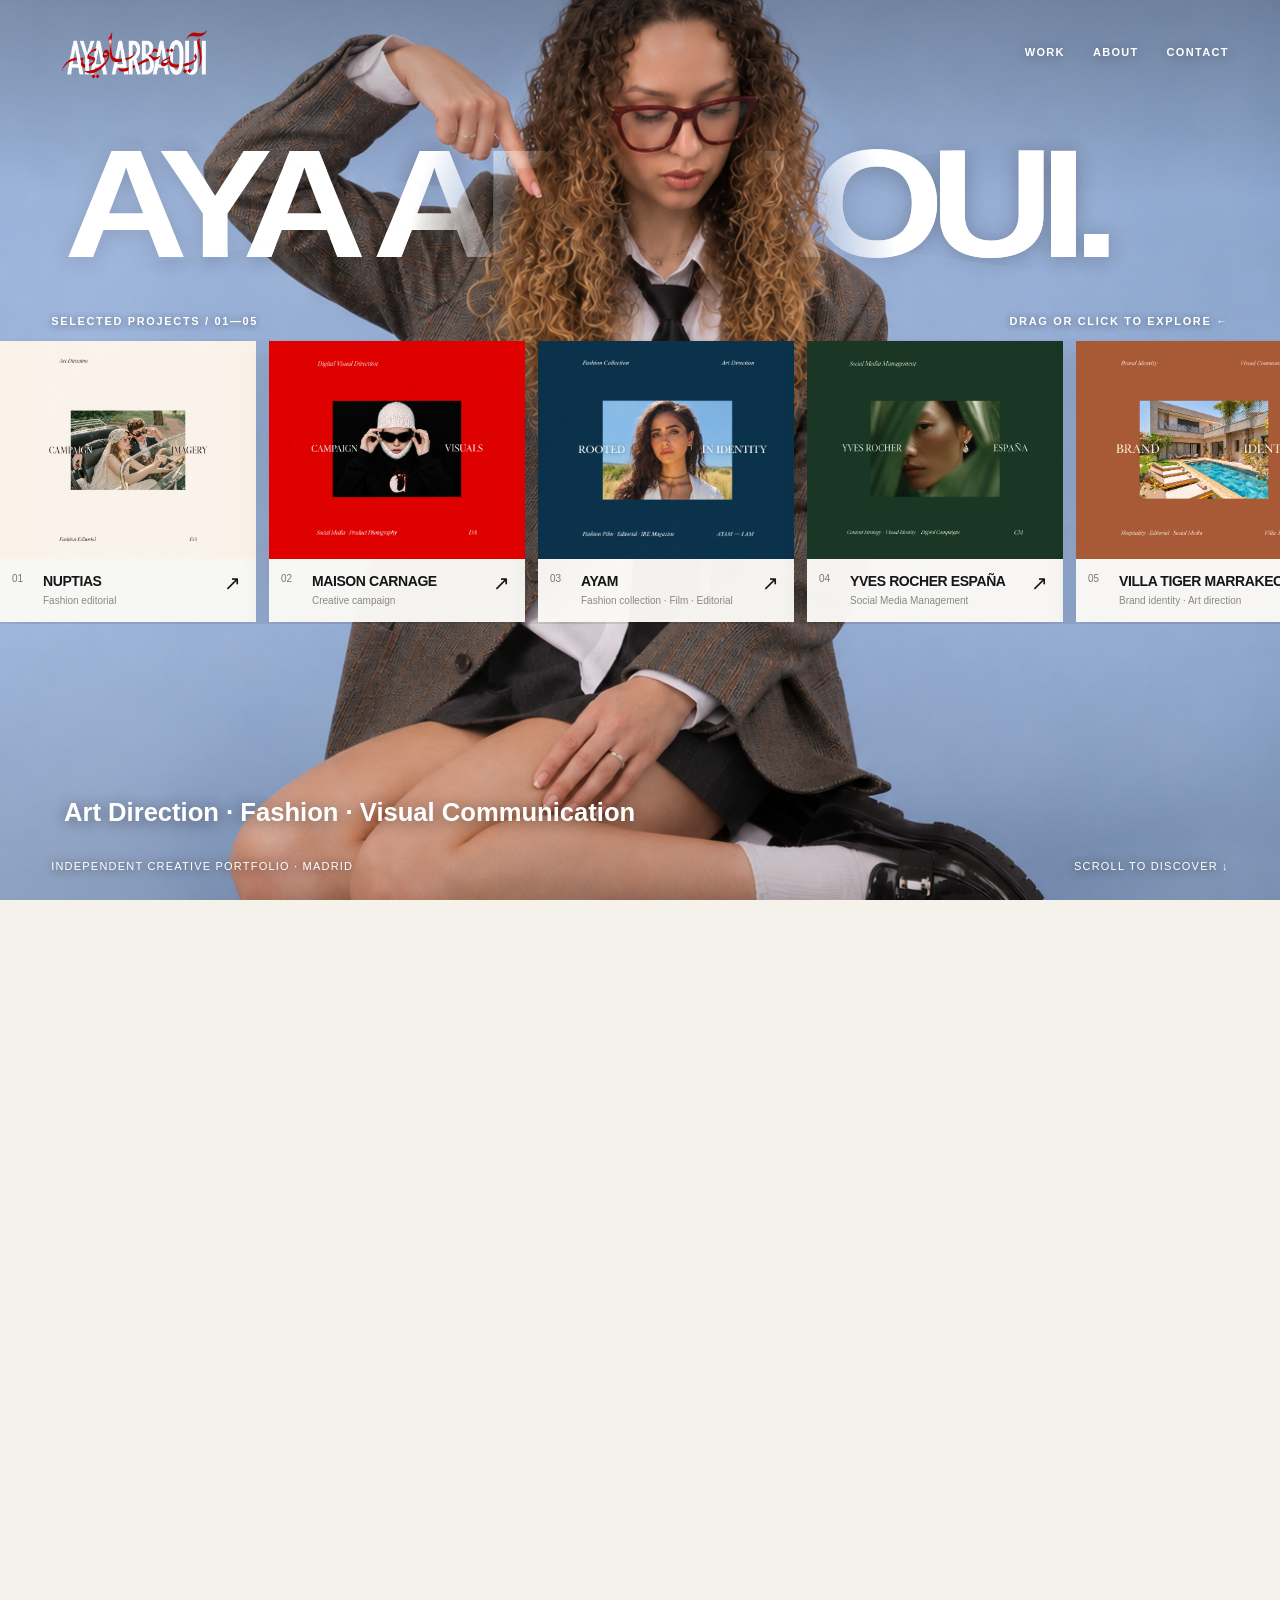
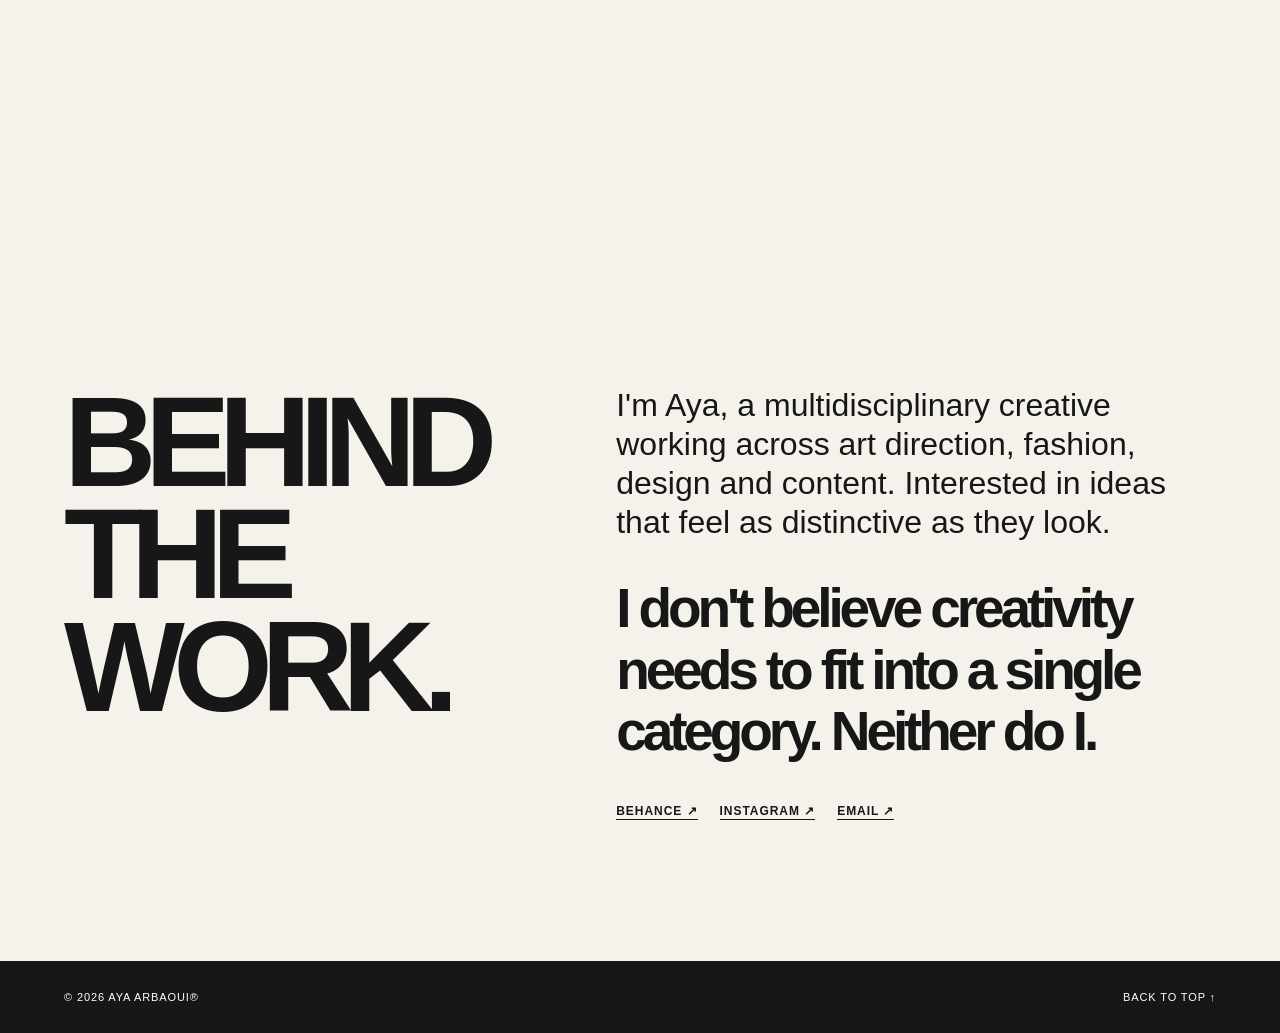
==== commit cf3410ee: "Keep Home project links clickable after carousel dragging" ====
--- a/index.html
+++ b/index.html
@@ -127,6 +127,7 @@
   if (!gesture) schedulePlayback();
 });
 box.addEventListener('pointerdown', event => {
+  suppressNextClick = false;
   if (!event.isPrimary || event.button !== 0 || isColumnScene() || editorPreview) return;
   const animation = carouselAnimation();
   if (!animation || motionReduced.matches) return;
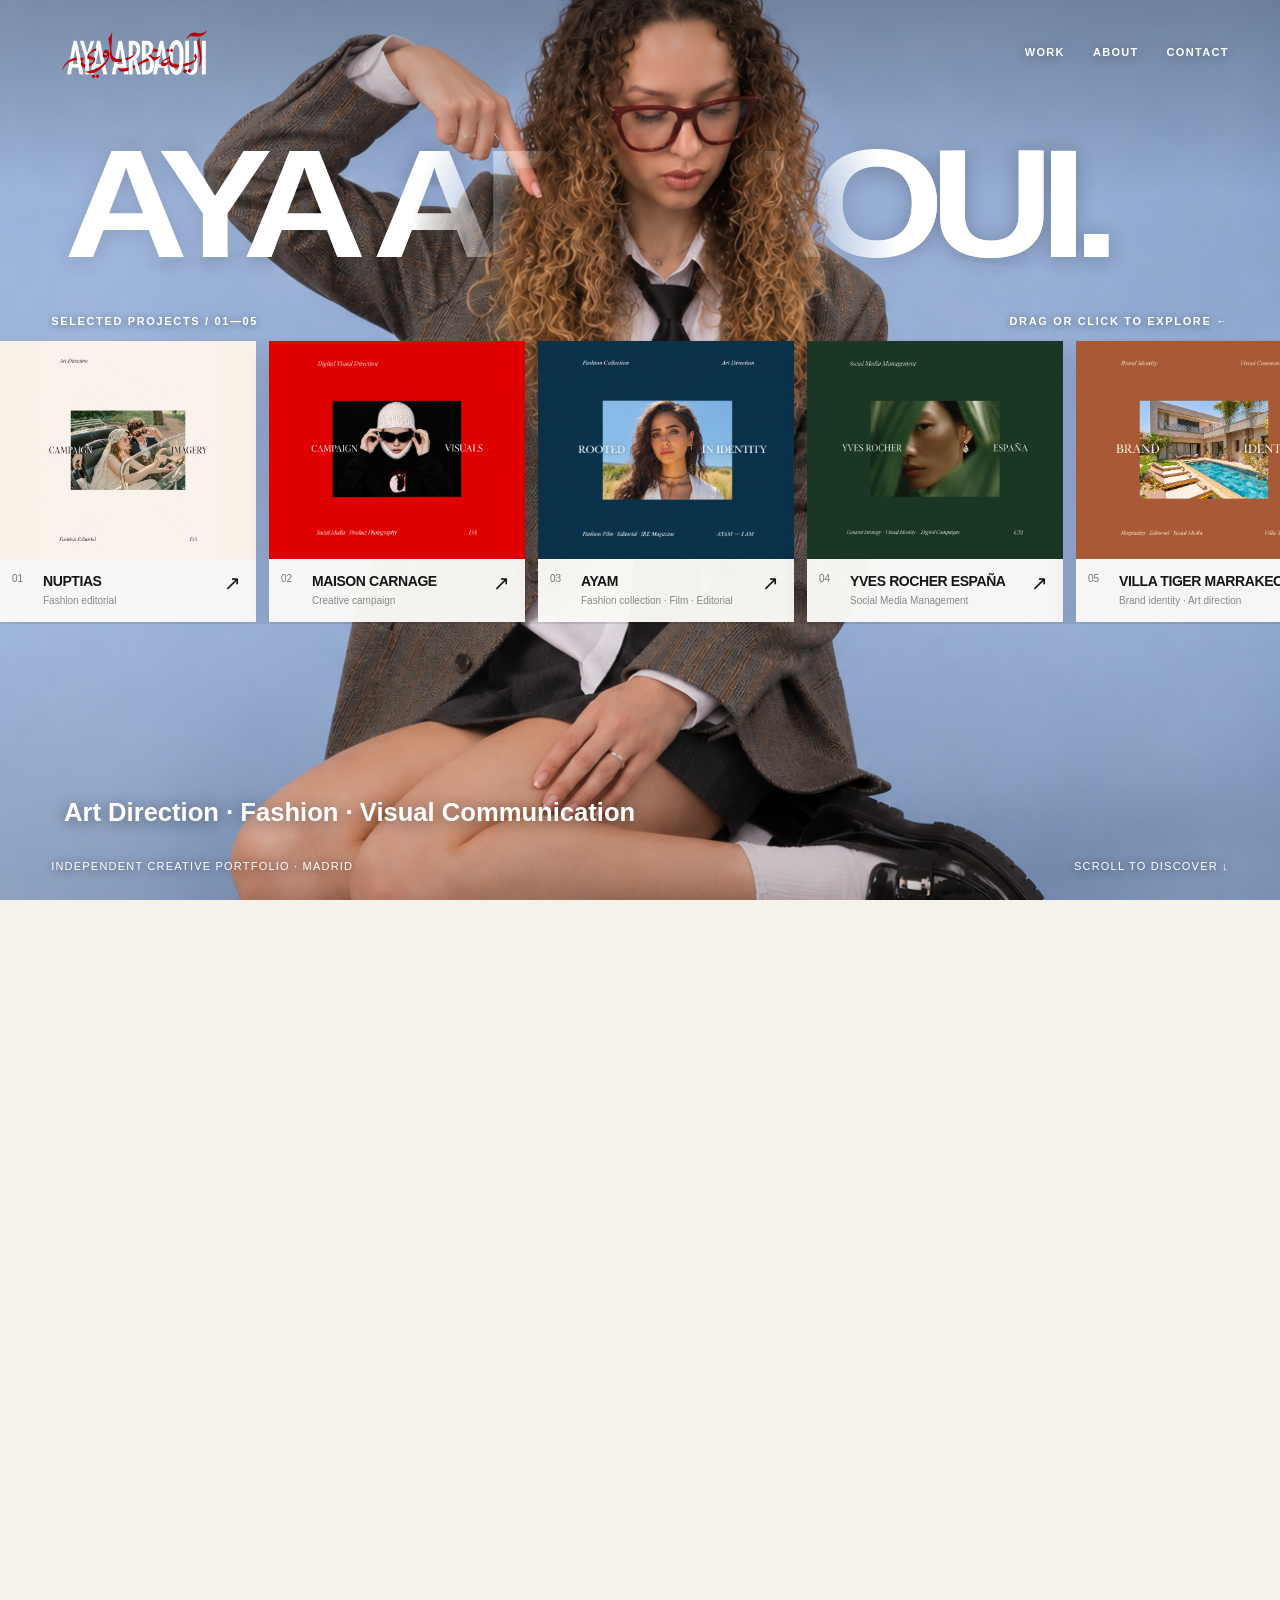
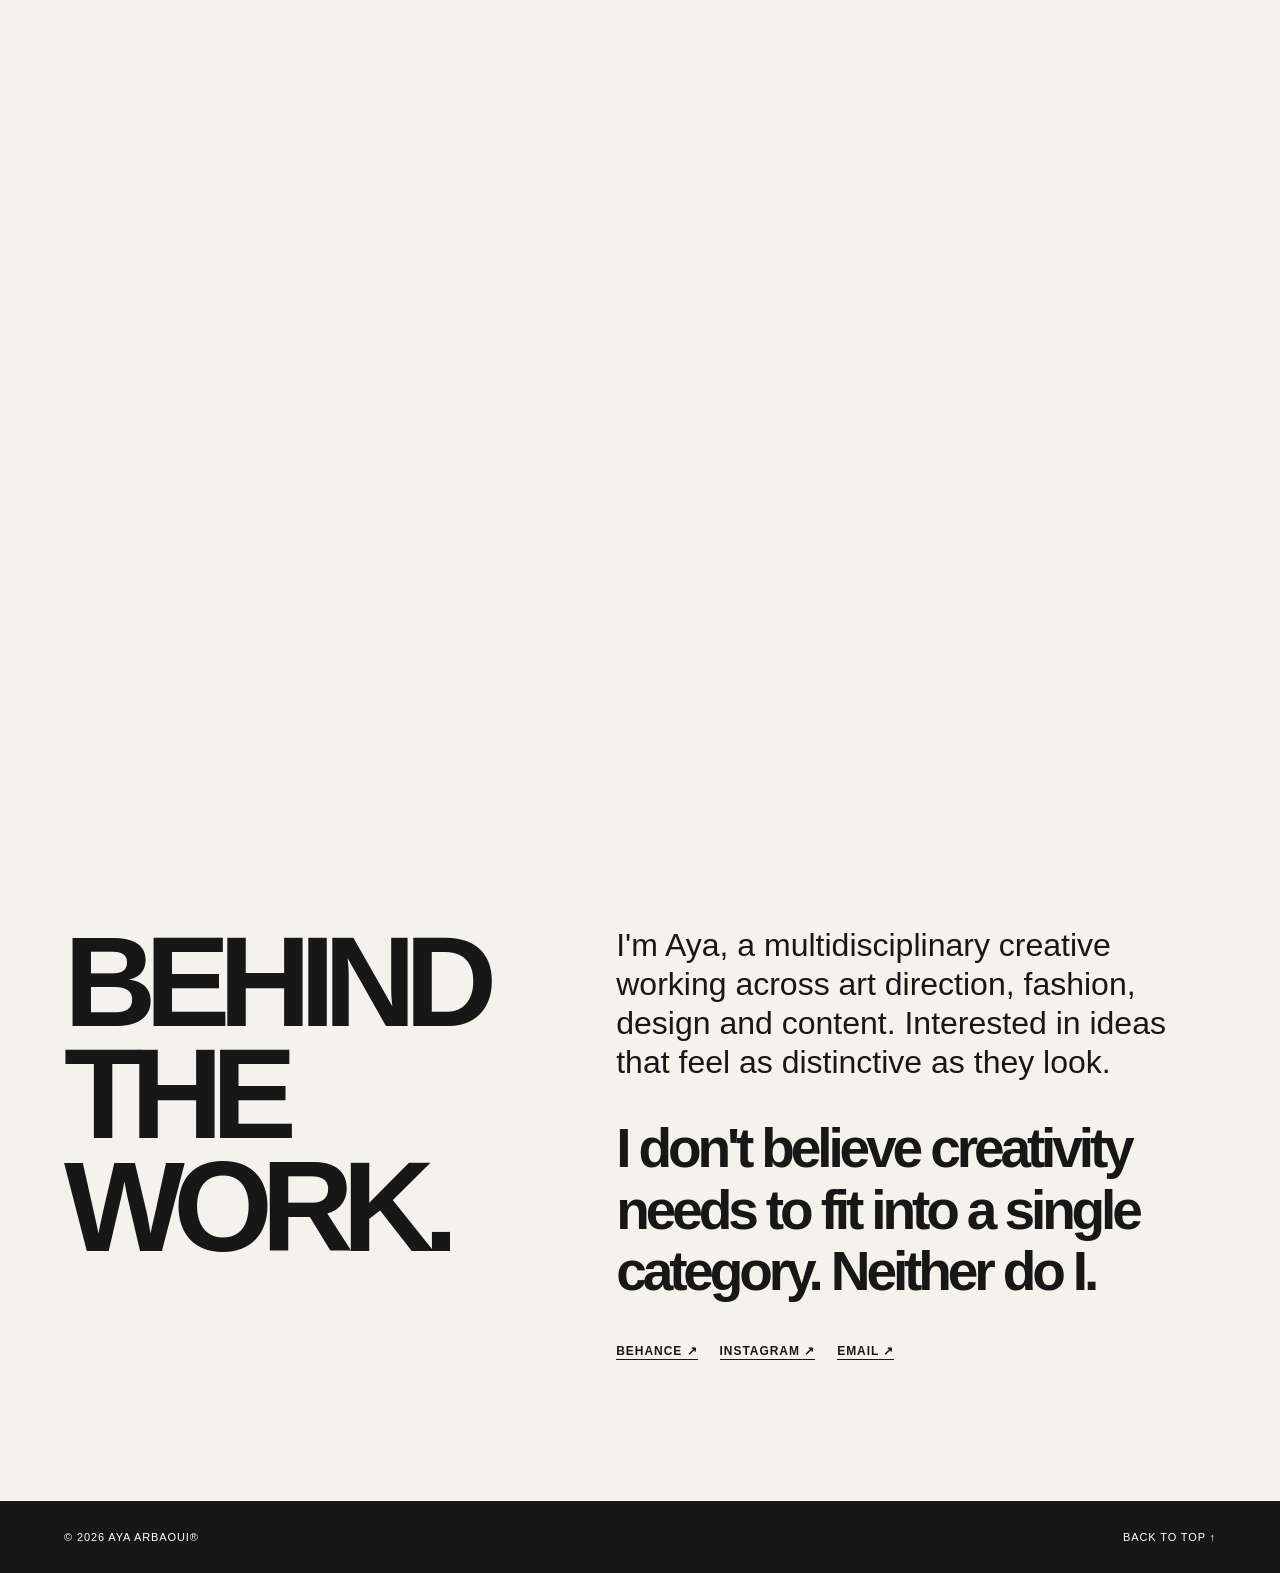
==== commit 32e8f8af: "Slow Home scroll project transformation and navigate Contact to I AM links" ====
--- a/index.html
+++ b/index.html
@@ -29,7 +29,7 @@
 </style>
 <link rel="modulepreload" href="/portfolio/published.js">
 <meta charset="UTF-8"><meta name="viewport" content="width=device-width, initial-scale=1"><meta name="description" content="Aya Arbaoui — Art direction, fashion and visual communication"><title>Aya Arbaoui® — Selected Work</title><script>
-if (location.hash === '#about') {
+if (location.hash === '#about' || location.hash === '#contact') {
   document.documentElement.setAttribute('data-about-direct', '');
   document.documentElement.setAttribute('data-about-arriving', '');
 }
@@ -60,9 +60,9 @@
 .thumb-yves{background-color:#1a3725}.thumb-yves img{object-fit:contain;object-position:center}.project:hover .thumb-yves img{transform:none}
 .thumb-villa{background-color:#A85A36}.thumb-villa img{object-fit:contain;object-position:center}.project:hover .thumb-villa img{transform:none}
 @media(prefers-reduced-motion:reduce){html{scroll-behavior:auto}.track{animation:none}.project,.thumb img{transition:none}}
-</style><link rel="stylesheet" href="/portfolio/brand.css"><link rel="stylesheet" href="/portfolio/home-transition.css"><link rel="stylesheet" href="/portfolio/home-polish.css"></head><body><main><div class="home-scroll"><section class="hero" id="home"><div class="hero-bg" role="img" aria-label="Aya Arbaoui in an editorial portrait pointing toward her selected projects"></div><nav><a class="brand site-brand site-wordmark" href="/" aria-label="Aya Arbaoui — Home"><span class="wordmark-art"><img class="brand-logo" src="/Logo%20superpose%CC%81%20AYA%20ARBAOUI%20en%20rouge%20et%20blanc.png" width="2172" height="724" alt=""></span></a><div class="menu"><a href="#work">WORK</a><a href="#about">ABOUT</a><a href="mailto:ayaarbaoui10@gmail.com">CONTACT</a></div></nav><div class="heading"><h1 data-title="AYA ARBAOUI.">AYA ARBAOUI.</h1></div><div class="hero-person-depth" aria-hidden="true"></div><div class="gallery-wrap" id="work"><div class="gallery-header"><span>SELECTED PROJECTS / 01—05</span><span>DRAG OR CLICK TO EXPLORE ←</span></div><div class="marquee" aria-label="Carousel of creative projects"><div class="track"><a class="project" href="nuptias.html" aria-label="Open NUPTIAS"><div class="thumb thumb-editorial"><img src="Campagne%20mode%20en%20voiture%20vintage.png" width="1122" height="1402" alt="NUPTIAS fashion editorial in a vintage car"></div><div class="card-info"><span class="no">01</span><strong>NUPTIAS</strong><small>Fashion editorial</small><span class="arrow">↗</span></div></a><a class="project" href="maison-carnage.html" aria-label="Open MAISON CARNAGE"><div class="thumb thumb-carnage"><img src="portfolio/carnage-home-red-vif.png" alt="MAISON CARNAGE project preview" ></div><div class="card-info"><span class="no">02</span><strong>MAISON CARNAGE</strong><small>Creative campaign</small><span class="arrow">↗</span></div></a><a class="project" href="ayam.html" aria-label="Open AYAM TFG"><div class="thumb thumb-ayam"><img src="Affiche%20e%CC%81ditoriale%20%C2%AB%20Rooted%20in%20Identity%20%C2%BB.png" alt="AYAM project preview" ></div><div class="card-info"><span class="no">03</span><strong>AYAM</strong><small>Fashion collection · Film · Editorial</small><span class="arrow">↗</span></div></a><a class="project" href="yves-rocher.html" aria-label="Open YVES ROCHER ESPAÑA"><div class="thumb thumb-yves"><img src="/portfolio/yves-rocher/home-cover-transparent.png" alt="YVES ROCHER ESPAÑA — botanical editorial cover" loading="lazy"></div><div class="card-info"><span class="no">04</span><strong>YVES ROCHER ESPAÑA</strong><small>Social Media Management</small><span class="arrow">↗</span></div></a><a class="project" href="villa-tiger.html" aria-label="Open VILLA TIGER MARRAKECH"><div class="thumb thumb-villa"><img src="/portfolio/villa-tiger/home-cover-soft.png" alt="VILLA TIGER MARRAKECH project preview" loading="lazy"></div><div class="card-info"><span class="no">05</span><strong>VILLA TIGER MARRAKECH</strong><small>Brand identity · Art direction</small><span class="arrow">↗</span></div></a><a class="project" href="nuptias.html" aria-label="Open NUPTIAS"><div class="thumb thumb-editorial"><img src="Campagne%20mode%20en%20voiture%20vintage.png" width="1122" height="1402" alt="NUPTIAS fashion editorial in a vintage car"></div><div class="card-info"><span class="no">01</span><strong>NUPTIAS</strong><small>Fashion editorial</small><span class="arrow">↗</span></div></a><a class="project" href="maison-carnage.html" aria-label="Open MAISON CARNAGE"><div class="thumb thumb-carnage"><img src="portfolio/carnage-home-red-vif.png" alt="MAISON CARNAGE project preview" ></div><div class="card-info"><span class="no">02</span><strong>MAISON CARNAGE</strong><small>Creative campaign</small><span class="arrow">↗</span></div></a><a class="project" href="ayam.html" aria-label="Open AYAM TFG"><div class="thumb thumb-ayam"><img src="Affiche%20e%CC%81ditoriale%20%C2%AB%20Rooted%20in%20Identity%20%C2%BB.png" alt="AYAM project preview" ></div><div class="card-info"><span class="no">03</span><strong>AYAM</strong><small>Fashion collection · Film · Editorial</small><span class="arrow">↗</span></div></a><a class="project" href="yves-rocher.html" aria-label="Open YVES ROCHER ESPAÑA"><div class="thumb thumb-yves"><img src="/portfolio/yves-rocher/home-cover-transparent.png" alt="YVES ROCHER ESPAÑA — botanical editorial cover" loading="lazy"></div><div class="card-info"><span class="no">04</span><strong>YVES ROCHER ESPAÑA</strong><small>Social Media Management</small><span class="arrow">↗</span></div></a><a class="project" href="villa-tiger.html" aria-label="Open VILLA TIGER MARRAKECH"><div class="thumb thumb-villa"><img src="/portfolio/villa-tiger/home-cover-soft.png" alt="VILLA TIGER MARRAKECH project preview" loading="lazy"></div><div class="card-info"><span class="no">05</span><strong>VILLA TIGER MARRAKECH</strong><small>Brand identity · Art direction</small><span class="arrow">↗</span></div></a></div></div></div><div class="hero-subtitle">Art Direction · Fashion · Visual Communication</div><div class="hero-footer"><span>Independent creative portfolio · Madrid</span><span>Scroll to discover ↓</span></div></section></div><section class="about" id="about"><h2>BEHIND<br>THE WORK.</h2><div class="copy"><p>I'm Aya, a multidisciplinary creative working across art direction, fashion, design and content. Interested in ideas that feel as distinctive as they look.</p><p class="closing-statement">I don&#39;t believe creativity needs to fit into a single category. Neither do I.</p><div class="links"><a href="https://www.behance.net/ayaarbaoui" target="_blank" rel="noopener">Behance ↗</a><a href="https://www.instagram.com/ayaarbaoui/" target="_blank" rel="noopener">Instagram ↗</a><a href="mailto:ayaarbaoui10@gmail.com">Email ↗</a></div></div></section></main><footer><span>© 2026 Aya Arbaoui®</span><a href="#home">Back to top ↑</a></footer><script>
+</style><link rel="stylesheet" href="/portfolio/brand.css"><link rel="stylesheet" href="/portfolio/home-transition.css"><link rel="stylesheet" href="/portfolio/home-polish.css"></head><body><main><div class="home-scroll"><section class="hero" id="home"><div class="hero-bg" role="img" aria-label="Aya Arbaoui in an editorial portrait pointing toward her selected projects"></div><nav><a class="brand site-brand site-wordmark" href="/" aria-label="Aya Arbaoui — Home"><span class="wordmark-art"><img class="brand-logo" src="/Logo%20superpose%CC%81%20AYA%20ARBAOUI%20en%20rouge%20et%20blanc.png" width="2172" height="724" alt=""></span></a><div class="menu"><a href="#work">WORK</a><a href="#about">ABOUT</a><a href="#contact">CONTACT</a></div></nav><div class="heading"><h1 data-title="AYA ARBAOUI.">AYA ARBAOUI.</h1></div><div class="hero-person-depth" aria-hidden="true"></div><div class="gallery-wrap" id="work"><div class="gallery-header"><span>SELECTED PROJECTS / 01—05</span><span>DRAG OR CLICK TO EXPLORE ←</span></div><div class="marquee" aria-label="Carousel of creative projects"><div class="track"><a class="project" href="nuptias.html" aria-label="Open NUPTIAS"><div class="thumb thumb-editorial"><img src="Campagne%20mode%20en%20voiture%20vintage.png" width="1122" height="1402" alt="NUPTIAS fashion editorial in a vintage car"></div><div class="card-info"><span class="no">01</span><strong>NUPTIAS</strong><small>Fashion editorial</small><span class="arrow">↗</span></div></a><a class="project" href="maison-carnage.html" aria-label="Open MAISON CARNAGE"><div class="thumb thumb-carnage"><img src="portfolio/carnage-home-red-vif.png" alt="MAISON CARNAGE project preview" ></div><div class="card-info"><span class="no">02</span><strong>MAISON CARNAGE</strong><small>Creative campaign</small><span class="arrow">↗</span></div></a><a class="project" href="ayam.html" aria-label="Open AYAM TFG"><div class="thumb thumb-ayam"><img src="Affiche%20e%CC%81ditoriale%20%C2%AB%20Rooted%20in%20Identity%20%C2%BB.png" alt="AYAM project preview" ></div><div class="card-info"><span class="no">03</span><strong>AYAM</strong><small>Fashion collection · Film · Editorial</small><span class="arrow">↗</span></div></a><a class="project" href="yves-rocher.html" aria-label="Open YVES ROCHER ESPAÑA"><div class="thumb thumb-yves"><img src="/portfolio/yves-rocher/home-cover-transparent.png" alt="YVES ROCHER ESPAÑA — botanical editorial cover" loading="lazy"></div><div class="card-info"><span class="no">04</span><strong>YVES ROCHER ESPAÑA</strong><small>Social Media Management</small><span class="arrow">↗</span></div></a><a class="project" href="villa-tiger.html" aria-label="Open VILLA TIGER MARRAKECH"><div class="thumb thumb-villa"><img src="/portfolio/villa-tiger/home-cover-soft.png" alt="VILLA TIGER MARRAKECH project preview" loading="lazy"></div><div class="card-info"><span class="no">05</span><strong>VILLA TIGER MARRAKECH</strong><small>Brand identity · Art direction</small><span class="arrow">↗</span></div></a><a class="project" href="nuptias.html" aria-label="Open NUPTIAS"><div class="thumb thumb-editorial"><img src="Campagne%20mode%20en%20voiture%20vintage.png" width="1122" height="1402" alt="NUPTIAS fashion editorial in a vintage car"></div><div class="card-info"><span class="no">01</span><strong>NUPTIAS</strong><small>Fashion editorial</small><span class="arrow">↗</span></div></a><a class="project" href="maison-carnage.html" aria-label="Open MAISON CARNAGE"><div class="thumb thumb-carnage"><img src="portfolio/carnage-home-red-vif.png" alt="MAISON CARNAGE project preview" ></div><div class="card-info"><span class="no">02</span><strong>MAISON CARNAGE</strong><small>Creative campaign</small><span class="arrow">↗</span></div></a><a class="project" href="ayam.html" aria-label="Open AYAM TFG"><div class="thumb thumb-ayam"><img src="Affiche%20e%CC%81ditoriale%20%C2%AB%20Rooted%20in%20Identity%20%C2%BB.png" alt="AYAM project preview" ></div><div class="card-info"><span class="no">03</span><strong>AYAM</strong><small>Fashion collection · Film · Editorial</small><span class="arrow">↗</span></div></a><a class="project" href="yves-rocher.html" aria-label="Open YVES ROCHER ESPAÑA"><div class="thumb thumb-yves"><img src="/portfolio/yves-rocher/home-cover-transparent.png" alt="YVES ROCHER ESPAÑA — botanical editorial cover" loading="lazy"></div><div class="card-info"><span class="no">04</span><strong>YVES ROCHER ESPAÑA</strong><small>Social Media Management</small><span class="arrow">↗</span></div></a><a class="project" href="villa-tiger.html" aria-label="Open VILLA TIGER MARRAKECH"><div class="thumb thumb-villa"><img src="/portfolio/villa-tiger/home-cover-soft.png" alt="VILLA TIGER MARRAKECH project preview" loading="lazy"></div><div class="card-info"><span class="no">05</span><strong>VILLA TIGER MARRAKECH</strong><small>Brand identity · Art direction</small><span class="arrow">↗</span></div></a></div></div></div><div class="hero-subtitle">Art Direction · Fashion · Visual Communication</div><div class="hero-footer"><span>Independent creative portfolio · Madrid</span><span>Scroll to discover ↓</span></div></section></div><section class="about" id="about"><h2>BEHIND<br>THE WORK.</h2><div class="copy"><p>I'm Aya, a multidisciplinary creative working across art direction, fashion, design and content. Interested in ideas that feel as distinctive as they look.</p><p class="closing-statement">I don&#39;t believe creativity needs to fit into a single category. Neither do I.</p><div class="links" id="contact"><a href="https://www.behance.net/ayaarbaoui" target="_blank" rel="noopener">Behance ↗</a><a href="https://www.instagram.com/ayaarbaoui/" target="_blank" rel="noopener">Instagram ↗</a><a href="mailto:ayaarbaoui10@gmail.com">Email ↗</a></div></div></section></main><footer><span>© 2026 Aya Arbaoui®</span><a href="#home">Back to top ↑</a></footer><script>
 if (document.documentElement.hasAttribute('data-about-arriving')) {
-  document.getElementById('about').scrollIntoView({block:'start',behavior:'instant'});
+  document.getElementById(location.hash === '#contact' ? 'contact' : 'about').scrollIntoView({block:'start',behavior:'instant'});
   document.documentElement.removeAttribute('data-about-arriving');
 }
 const box = document.querySelector('.marquee');
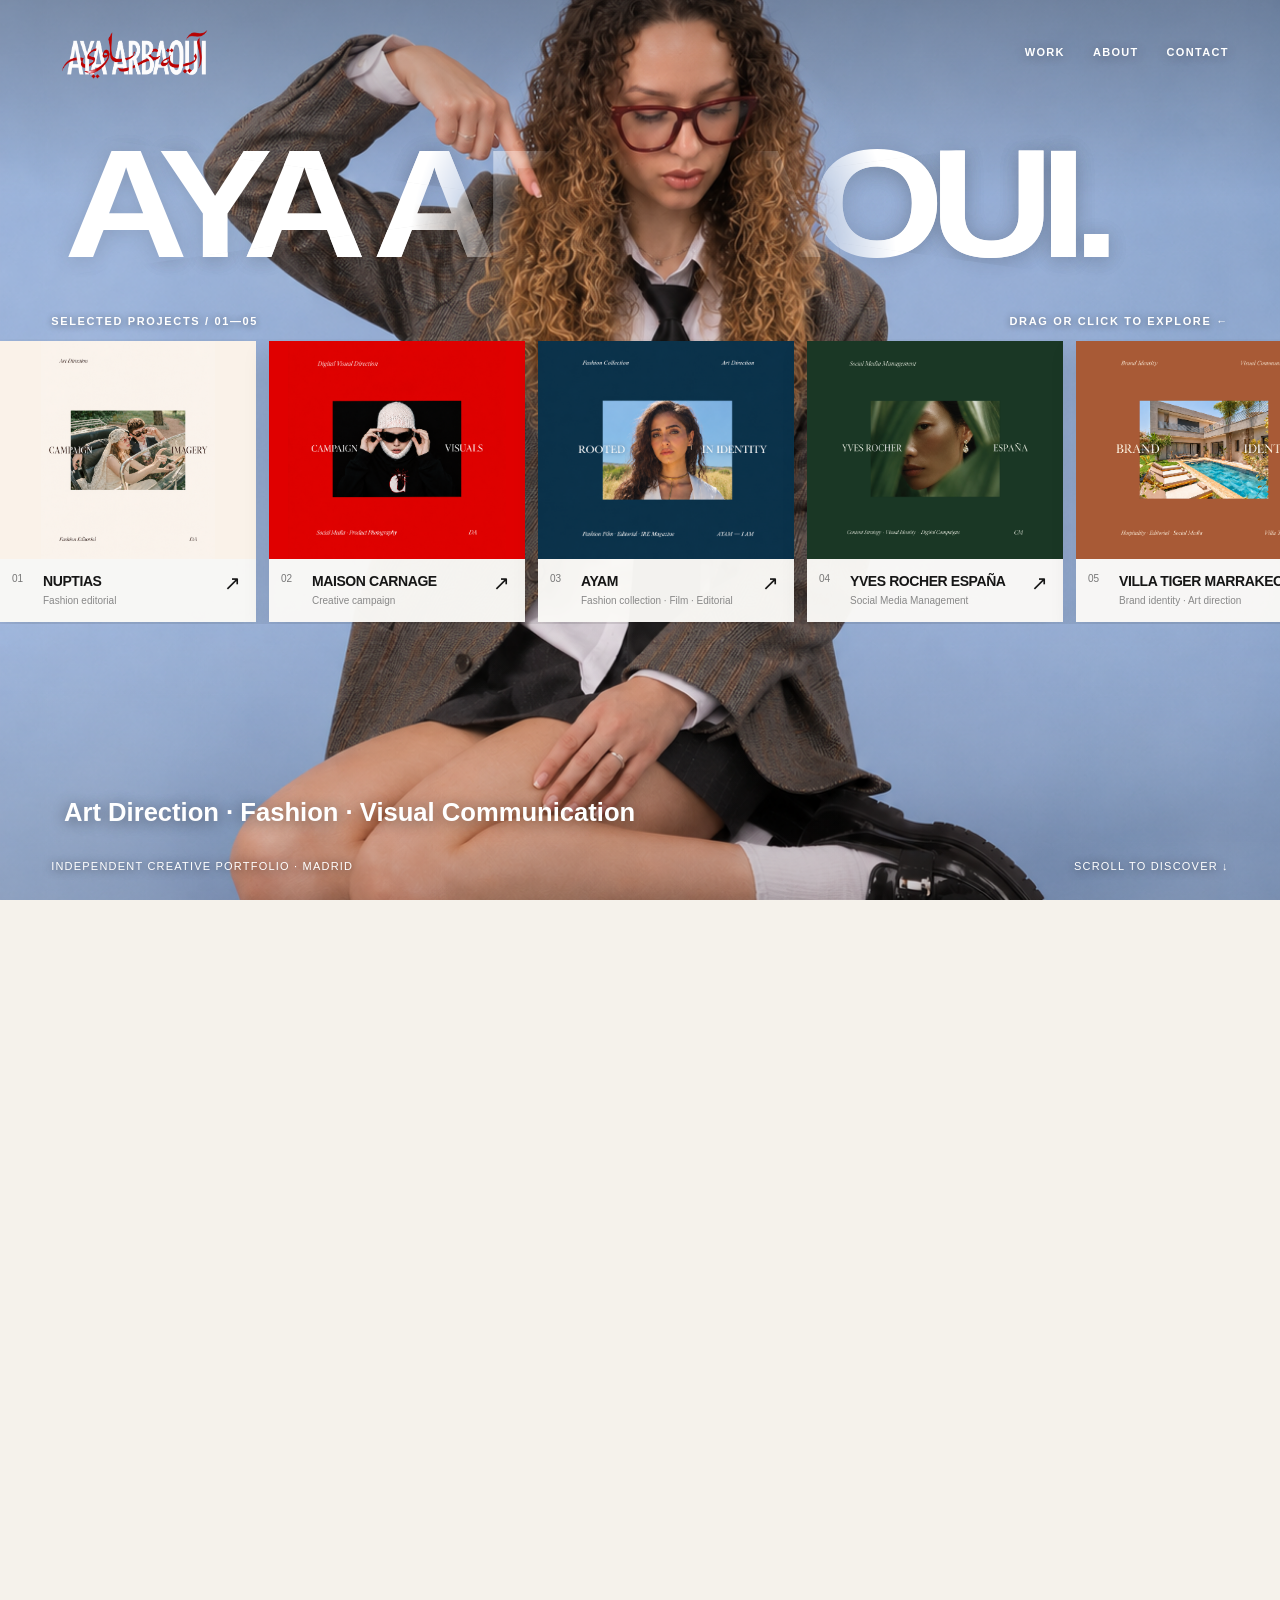
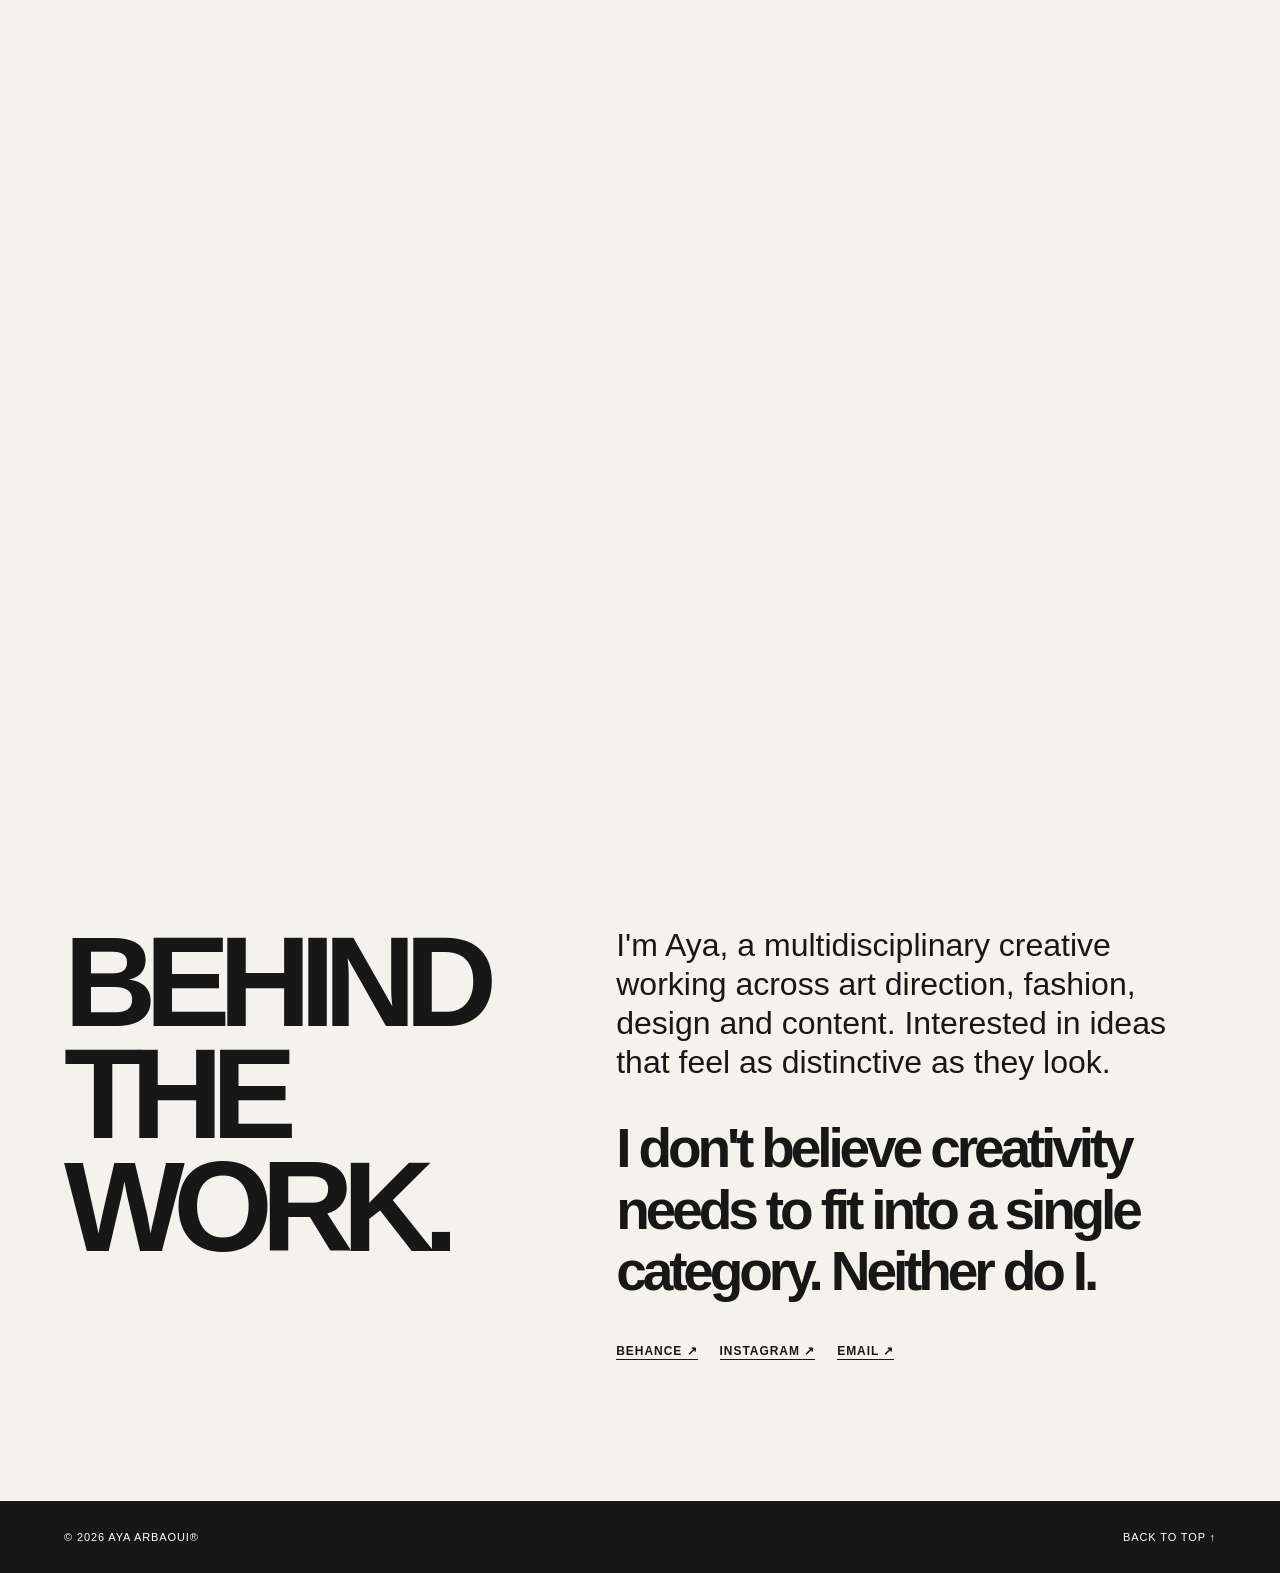
==== commit e52ec65d: "Show Aya Arbaoui monogram favicon in index.html" ====
--- a/index.html
+++ b/index.html
@@ -1,4 +1,5 @@
 <!doctype html><html lang="en"><head>
+<link rel="icon" type="image/svg+xml" href="/favicon.svg?v=1">
 <!-- Avoid flashing the unhydrated, older HTML while the live portfolio design loads. -->
 <script>
 (function () {
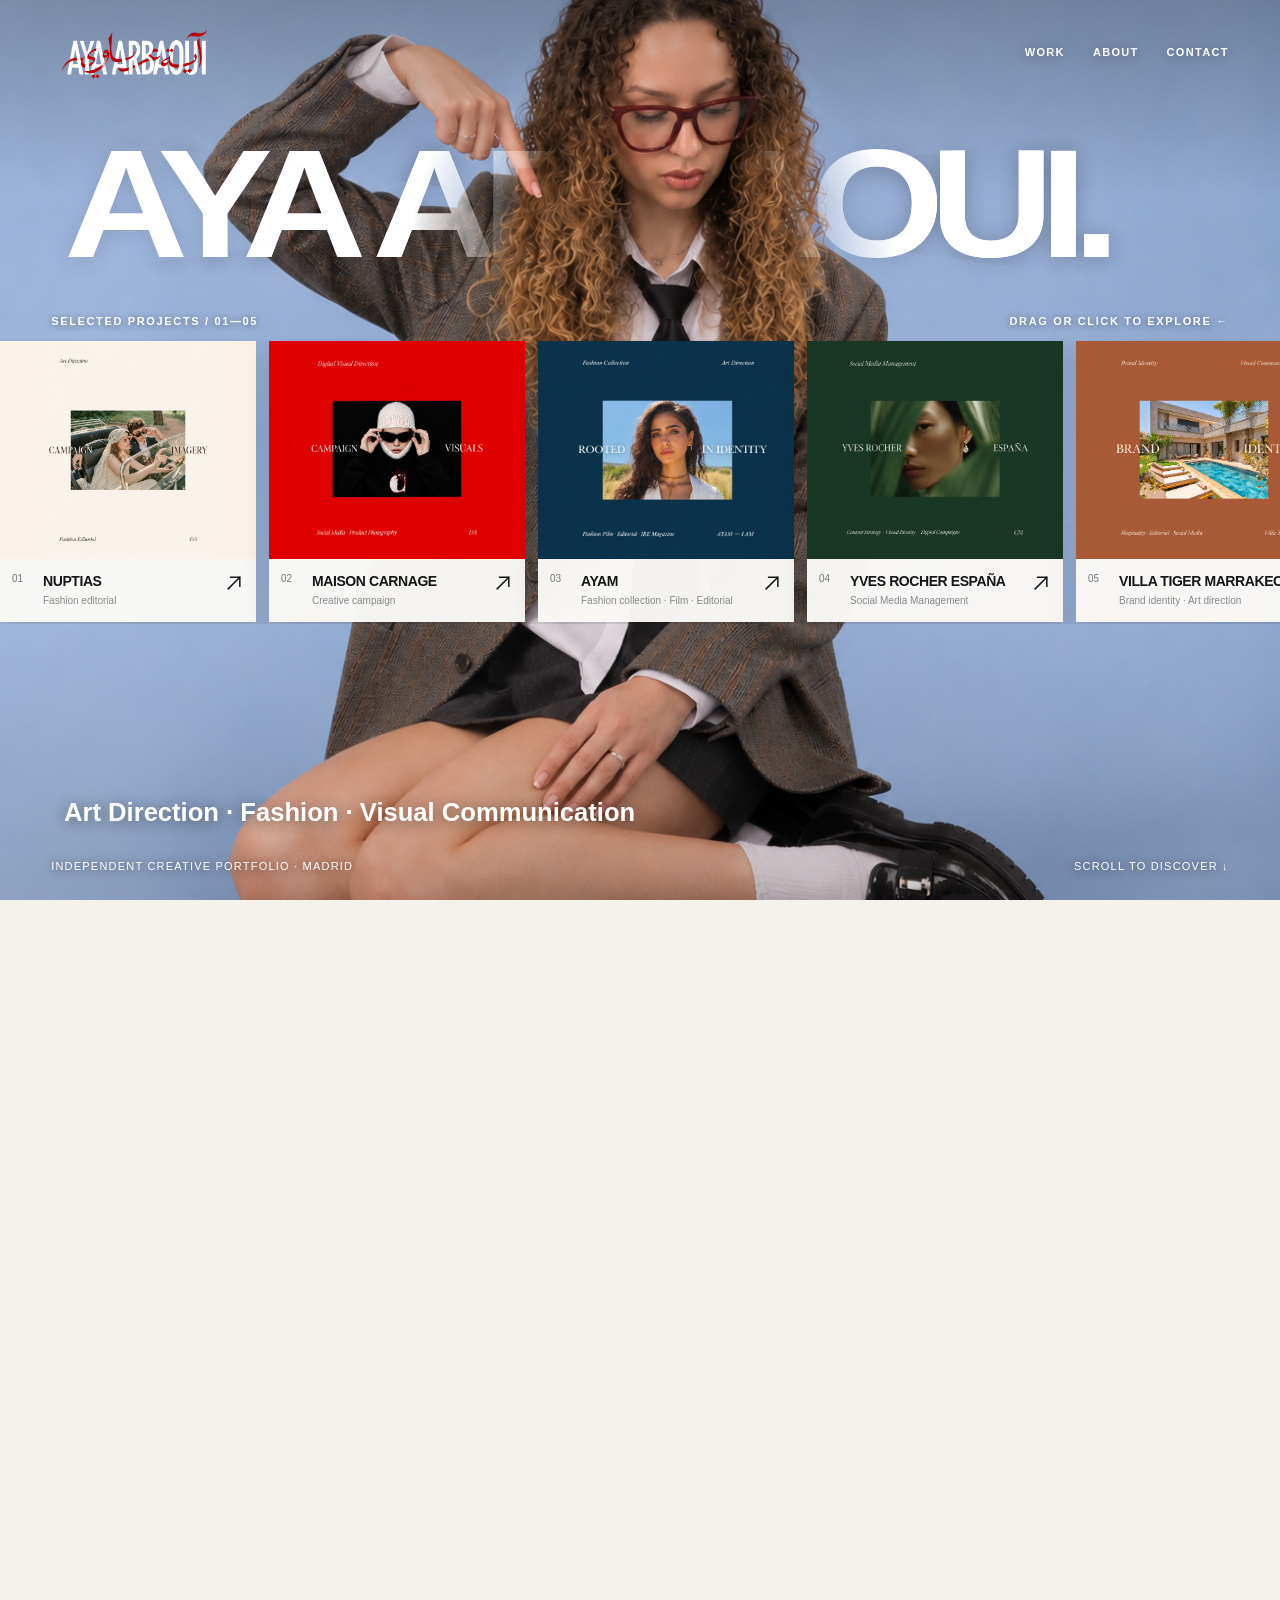
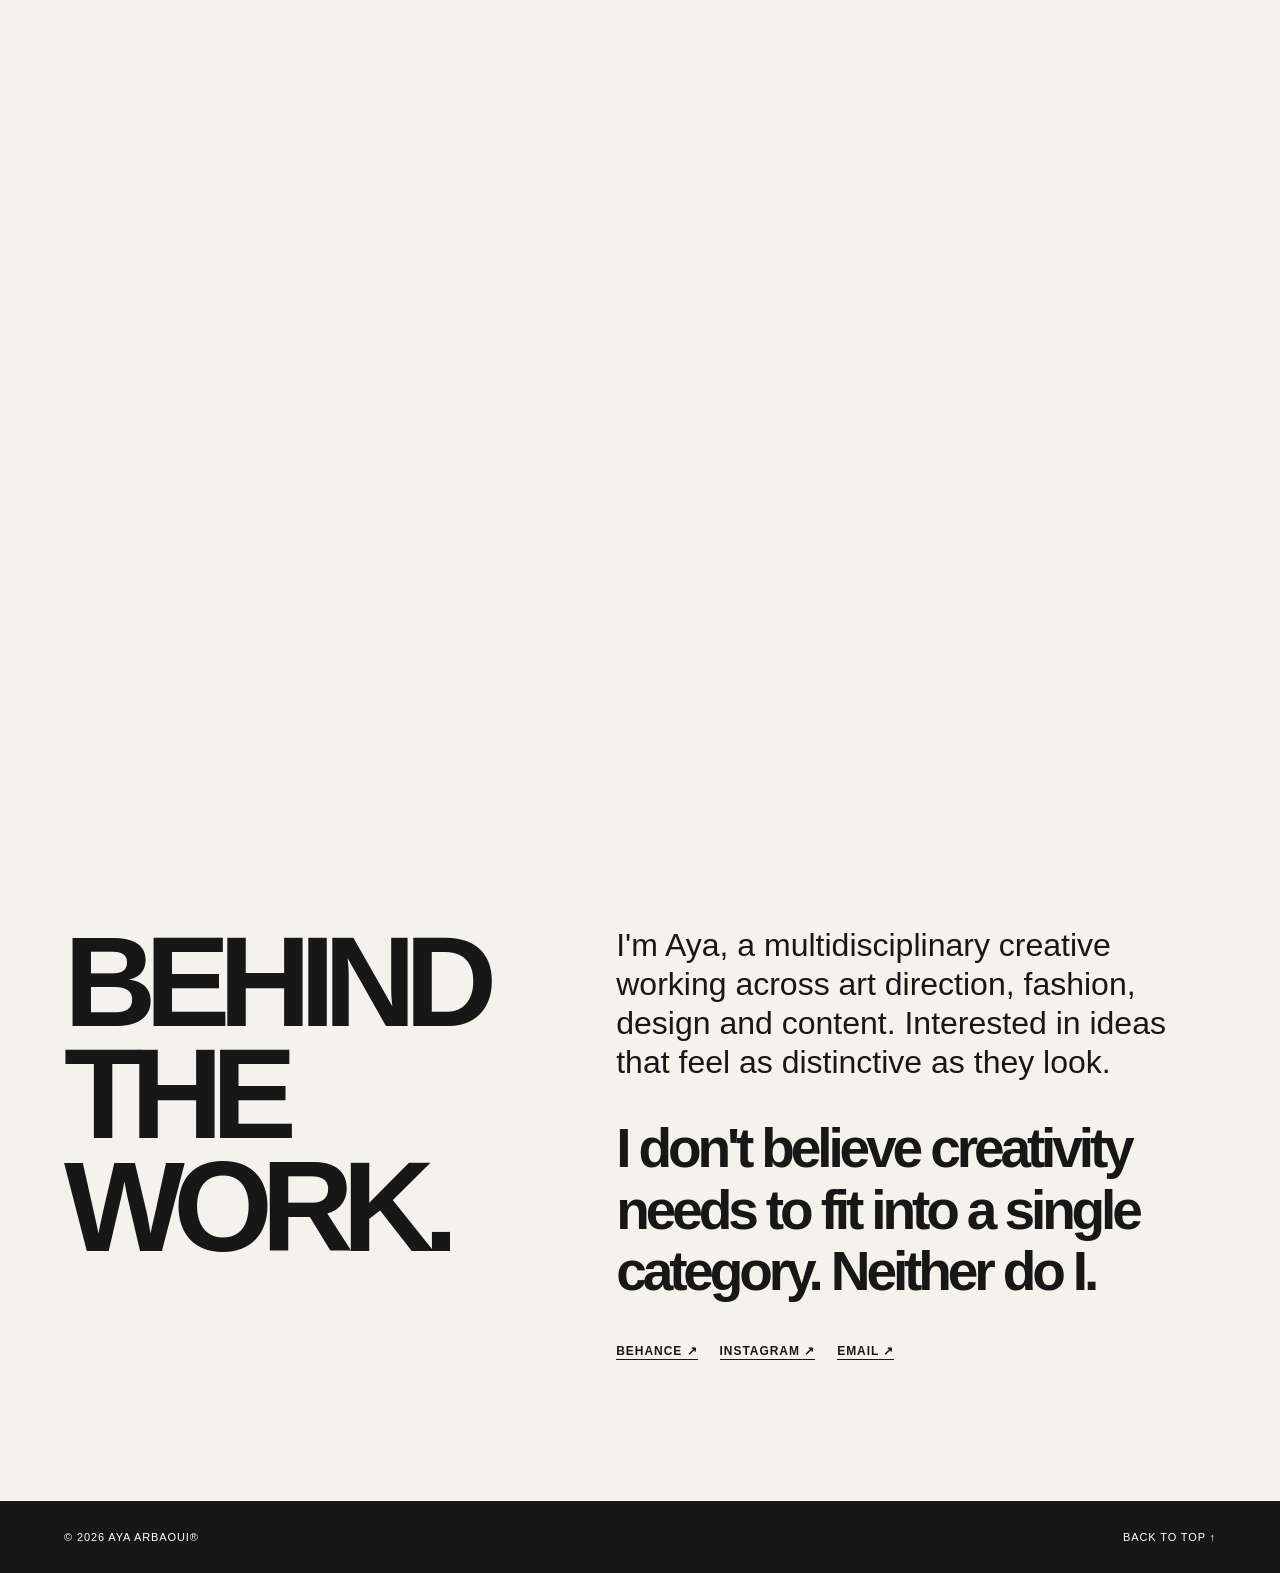
==== commit 4267dd78: "Use consistent SVG project arrows on mobile and desktop" ====
--- a/index.html
+++ b/index.html
@@ -49,7 +49,7 @@
 
 .gallery-wrap{position:absolute;top:35%;left:0;right:0;z-index:5}.gallery-header{color:white;display:flex;justify-content:space-between;align-items:center;padding:0 4vw 12px;font-size:11px;font-weight:700;letter-spacing:.15em;text-shadow:0 1px 7px #0007;text-transform:uppercase}
 .marquee{width:100%;overflow:hidden;cursor:grab;touch-action:pan-y;user-select:none}.marquee:active{cursor:grabbing}.track{display:flex;gap:13px;width:max-content;animation:slide 47s linear infinite;padding:2px 13px 2px 0}.marquee.is-dragging .track{animation-play-state:paused}.marquee:focus-within:not(:hover) .track{animation-play-state:paused}@keyframes slide{to{transform:translateX(-50%)}}
-.project{display:block;width:clamp(190px,20vw,350px);flex:0 0 auto;background:rgba(250,249,246,.97);color:#161616;box-shadow:0 10px 25px #0002;overflow:hidden;transition:transform .25s ease}.project:hover,.project:focus-visible{transform:translateY(-9px)}.thumb{height:clamp(155px,17vw,290px);overflow:hidden;background:#d0ccc5}.thumb img{transition:transform .6s}.project:hover img{transform:scale(1.06)}.card-info{display:grid;grid-template-columns:25px 1fr 20px;grid-template-rows:auto auto;align-items:start;gap:6px;padding:14px 12px 16px}.card-info .no{grid-row:1/3;color:#777;font-size:10px}.card-info strong{font-size:14px;letter-spacing:-.03em}.card-info small{grid-column:2;color:#888;font-size:10px}.card-info .arrow{grid-column:3;grid-row:1/3;font-size:20px;line-height:1}
+.project{display:block;width:clamp(190px,20vw,350px);flex:0 0 auto;background:rgba(250,249,246,.97);color:#161616;box-shadow:0 10px 25px #0002;overflow:hidden;transition:transform .25s ease}.project:hover,.project:focus-visible{transform:translateY(-9px)}.thumb{height:clamp(155px,17vw,290px);overflow:hidden;background:#d0ccc5}.thumb img{transition:transform .6s}.project:hover img{transform:scale(1.06)}.card-info{display:grid;grid-template-columns:25px 1fr 20px;grid-template-rows:auto auto;align-items:start;gap:6px;padding:14px 12px 16px}.card-info .no{grid-row:1/3;color:#777;font-size:10px}.card-info strong{font-size:14px;letter-spacing:-.03em}.card-info small{grid-column:2;color:#888;font-size:10px}.card-info .arrow{grid-column:3;grid-row:1/3;width:20px;height:20px;display:block;overflow:visible}
 .hero-footer{position:absolute;bottom:28px;left:4vw;right:4vw;color:white;display:flex;justify-content:space-between;align-items:center;font-size:11px;text-transform:uppercase;letter-spacing:.11em;text-shadow:0 1px 8px #0008}
 .about{background:var(--paper);padding:11vw 5vw;display:grid;grid-template-columns:.75fr 1fr;gap:8vw}.about h2{font-size:clamp(64px,10vw,160px);letter-spacing:-.09em;line-height:.88;margin:0}.about .copy{font-size:clamp(20px,2.5vw,36px);line-height:1.22}.about .copy p{margin:0 0 36px}.about .closing-statement{font-family:Helvetica,Arial,sans-serif;font-size:clamp(34px,4.3vw,72px);font-weight:800;letter-spacing:-.075em;line-height:.98;margin:54px 0 44px;max-width:100%;overflow-wrap:normal}.about .links{display:flex;gap:22px;font-size:12px;text-transform:uppercase;font-weight:700;letter-spacing:.08em}.about .links a{border-bottom:1px solid}
 footer{background:#171717;color:#fff;display:flex;justify-content:space-between;padding:30px 5vw;font-size:11px;text-transform:uppercase;letter-spacing:.08em}
@@ -61,7 +61,7 @@
 .thumb-yves{background-color:#1a3725}.thumb-yves img{object-fit:contain;object-position:center}.project:hover .thumb-yves img{transform:none}
 .thumb-villa{background-color:#A85A36}.thumb-villa img{object-fit:contain;object-position:center}.project:hover .thumb-villa img{transform:none}
 @media(prefers-reduced-motion:reduce){html{scroll-behavior:auto}.track{animation:none}.project,.thumb img{transition:none}}
-</style><link rel="stylesheet" href="/portfolio/brand.css"><link rel="stylesheet" href="/portfolio/home-transition.css"><link rel="stylesheet" href="/portfolio/home-polish.css"></head><body><main><div class="home-scroll"><section class="hero" id="home"><div class="hero-bg" role="img" aria-label="Aya Arbaoui in an editorial portrait pointing toward her selected projects"></div><nav><a class="brand site-brand site-wordmark" href="/" aria-label="Aya Arbaoui — Home"><span class="wordmark-art"><img class="brand-logo" src="/Logo%20superpose%CC%81%20AYA%20ARBAOUI%20en%20rouge%20et%20blanc.png" width="2172" height="724" alt=""></span></a><div class="menu"><a href="#work">WORK</a><a href="#about">ABOUT</a><a href="#contact">CONTACT</a></div></nav><div class="heading"><h1 data-title="AYA ARBAOUI.">AYA ARBAOUI.</h1></div><div class="hero-person-depth" aria-hidden="true"></div><div class="gallery-wrap" id="work"><div class="gallery-header"><span>SELECTED PROJECTS / 01—05</span><span>DRAG OR CLICK TO EXPLORE ←</span></div><div class="marquee" aria-label="Carousel of creative projects"><div class="track"><a class="project" href="nuptias.html" aria-label="Open NUPTIAS"><div class="thumb thumb-editorial"><img src="Campagne%20mode%20en%20voiture%20vintage.png" width="1122" height="1402" alt="NUPTIAS fashion editorial in a vintage car"></div><div class="card-info"><span class="no">01</span><strong>NUPTIAS</strong><small>Fashion editorial</small><span class="arrow">↗</span></div></a><a class="project" href="maison-carnage.html" aria-label="Open MAISON CARNAGE"><div class="thumb thumb-carnage"><img src="portfolio/carnage-home-red-vif.png" alt="MAISON CARNAGE project preview" ></div><div class="card-info"><span class="no">02</span><strong>MAISON CARNAGE</strong><small>Creative campaign</small><span class="arrow">↗</span></div></a><a class="project" href="ayam.html" aria-label="Open AYAM TFG"><div class="thumb thumb-ayam"><img src="Affiche%20e%CC%81ditoriale%20%C2%AB%20Rooted%20in%20Identity%20%C2%BB.png" alt="AYAM project preview" ></div><div class="card-info"><span class="no">03</span><strong>AYAM</strong><small>Fashion collection · Film · Editorial</small><span class="arrow">↗</span></div></a><a class="project" href="yves-rocher.html" aria-label="Open YVES ROCHER ESPAÑA"><div class="thumb thumb-yves"><img src="/portfolio/yves-rocher/home-cover-transparent.png" alt="YVES ROCHER ESPAÑA — botanical editorial cover" loading="lazy"></div><div class="card-info"><span class="no">04</span><strong>YVES ROCHER ESPAÑA</strong><small>Social Media Management</small><span class="arrow">↗</span></div></a><a class="project" href="villa-tiger.html" aria-label="Open VILLA TIGER MARRAKECH"><div class="thumb thumb-villa"><img src="/portfolio/villa-tiger/home-cover-soft.png" alt="VILLA TIGER MARRAKECH project preview" loading="lazy"></div><div class="card-info"><span class="no">05</span><strong>VILLA TIGER MARRAKECH</strong><small>Brand identity · Art direction</small><span class="arrow">↗</span></div></a><a class="project" href="nuptias.html" aria-label="Open NUPTIAS"><div class="thumb thumb-editorial"><img src="Campagne%20mode%20en%20voiture%20vintage.png" width="1122" height="1402" alt="NUPTIAS fashion editorial in a vintage car"></div><div class="card-info"><span class="no">01</span><strong>NUPTIAS</strong><small>Fashion editorial</small><span class="arrow">↗</span></div></a><a class="project" href="maison-carnage.html" aria-label="Open MAISON CARNAGE"><div class="thumb thumb-carnage"><img src="portfolio/carnage-home-red-vif.png" alt="MAISON CARNAGE project preview" ></div><div class="card-info"><span class="no">02</span><strong>MAISON CARNAGE</strong><small>Creative campaign</small><span class="arrow">↗</span></div></a><a class="project" href="ayam.html" aria-label="Open AYAM TFG"><div class="thumb thumb-ayam"><img src="Affiche%20e%CC%81ditoriale%20%C2%AB%20Rooted%20in%20Identity%20%C2%BB.png" alt="AYAM project preview" ></div><div class="card-info"><span class="no">03</span><strong>AYAM</strong><small>Fashion collection · Film · Editorial</small><span class="arrow">↗</span></div></a><a class="project" href="yves-rocher.html" aria-label="Open YVES ROCHER ESPAÑA"><div class="thumb thumb-yves"><img src="/portfolio/yves-rocher/home-cover-transparent.png" alt="YVES ROCHER ESPAÑA — botanical editorial cover" loading="lazy"></div><div class="card-info"><span class="no">04</span><strong>YVES ROCHER ESPAÑA</strong><small>Social Media Management</small><span class="arrow">↗</span></div></a><a class="project" href="villa-tiger.html" aria-label="Open VILLA TIGER MARRAKECH"><div class="thumb thumb-villa"><img src="/portfolio/villa-tiger/home-cover-soft.png" alt="VILLA TIGER MARRAKECH project preview" loading="lazy"></div><div class="card-info"><span class="no">05</span><strong>VILLA TIGER MARRAKECH</strong><small>Brand identity · Art direction</small><span class="arrow">↗</span></div></a></div></div></div><div class="hero-subtitle">Art Direction · Fashion · Visual Communication</div><div class="hero-footer"><span>Independent creative portfolio · Madrid</span><span>Scroll to discover ↓</span></div></section></div><section class="about" id="about"><h2>BEHIND<br>THE WORK.</h2><div class="copy"><p>I'm Aya, a multidisciplinary creative working across art direction, fashion, design and content. Interested in ideas that feel as distinctive as they look.</p><p class="closing-statement">I don&#39;t believe creativity needs to fit into a single category. Neither do I.</p><div class="links" id="contact"><a href="https://www.behance.net/ayaarbaoui" target="_blank" rel="noopener">Behance ↗</a><a href="https://www.instagram.com/ayaarbaoui/" target="_blank" rel="noopener">Instagram ↗</a><a href="mailto:ayaarbaoui10@gmail.com">Email ↗</a></div></div></section></main><footer><span>© 2026 Aya Arbaoui®</span><a href="#home">Back to top ↑</a></footer><script>
+</style><link rel="stylesheet" href="/portfolio/brand.css"><link rel="stylesheet" href="/portfolio/home-transition.css"><link rel="stylesheet" href="/portfolio/home-polish.css"></head><body><main><div class="home-scroll"><section class="hero" id="home"><div class="hero-bg" role="img" aria-label="Aya Arbaoui in an editorial portrait pointing toward her selected projects"></div><nav><a class="brand site-brand site-wordmark" href="/" aria-label="Aya Arbaoui — Home"><span class="wordmark-art"><img class="brand-logo" src="/Logo%20superpose%CC%81%20AYA%20ARBAOUI%20en%20rouge%20et%20blanc.png" width="2172" height="724" alt=""></span></a><div class="menu"><a href="#work">WORK</a><a href="#about">ABOUT</a><a href="#contact">CONTACT</a></div></nav><div class="heading"><h1 data-title="AYA ARBAOUI.">AYA ARBAOUI.</h1></div><div class="hero-person-depth" aria-hidden="true"></div><div class="gallery-wrap" id="work"><div class="gallery-header"><span>SELECTED PROJECTS / 01—05</span><span>DRAG OR CLICK TO EXPLORE ←</span></div><div class="marquee" aria-label="Carousel of creative projects"><div class="track"><a class="project" href="nuptias.html" aria-label="Open NUPTIAS"><div class="thumb thumb-editorial"><img src="Campagne%20mode%20en%20voiture%20vintage.png" width="1122" height="1402" alt="NUPTIAS fashion editorial in a vintage car"></div><div class="card-info"><span class="no">01</span><strong>NUPTIAS</strong><small>Fashion editorial</small><svg class="arrow" viewBox="0 0 24 24" aria-hidden="true" focusable="false"><path d="M5 19 19 5 M8 5 H19 V16" fill="none" stroke="currentColor" stroke-width="1.8" stroke-linecap="square" stroke-linejoin="miter"/></svg></div></a><a class="project" href="maison-carnage.html" aria-label="Open MAISON CARNAGE"><div class="thumb thumb-carnage"><img src="portfolio/carnage-home-red-vif.png" alt="MAISON CARNAGE project preview" ></div><div class="card-info"><span class="no">02</span><strong>MAISON CARNAGE</strong><small>Creative campaign</small><svg class="arrow" viewBox="0 0 24 24" aria-hidden="true" focusable="false"><path d="M5 19 19 5 M8 5 H19 V16" fill="none" stroke="currentColor" stroke-width="1.8" stroke-linecap="square" stroke-linejoin="miter"/></svg></div></a><a class="project" href="ayam.html" aria-label="Open AYAM TFG"><div class="thumb thumb-ayam"><img src="Affiche%20e%CC%81ditoriale%20%C2%AB%20Rooted%20in%20Identity%20%C2%BB.png" alt="AYAM project preview" ></div><div class="card-info"><span class="no">03</span><strong>AYAM</strong><small>Fashion collection · Film · Editorial</small><svg class="arrow" viewBox="0 0 24 24" aria-hidden="true" focusable="false"><path d="M5 19 19 5 M8 5 H19 V16" fill="none" stroke="currentColor" stroke-width="1.8" stroke-linecap="square" stroke-linejoin="miter"/></svg></div></a><a class="project" href="yves-rocher.html" aria-label="Open YVES ROCHER ESPAÑA"><div class="thumb thumb-yves"><img src="/portfolio/yves-rocher/home-cover-transparent.png" alt="YVES ROCHER ESPAÑA — botanical editorial cover" loading="lazy"></div><div class="card-info"><span class="no">04</span><strong>YVES ROCHER ESPAÑA</strong><small>Social Media Management</small><svg class="arrow" viewBox="0 0 24 24" aria-hidden="true" focusable="false"><path d="M5 19 19 5 M8 5 H19 V16" fill="none" stroke="currentColor" stroke-width="1.8" stroke-linecap="square" stroke-linejoin="miter"/></svg></div></a><a class="project" href="villa-tiger.html" aria-label="Open VILLA TIGER MARRAKECH"><div class="thumb thumb-villa"><img src="/portfolio/villa-tiger/home-cover-soft.png" alt="VILLA TIGER MARRAKECH project preview" loading="lazy"></div><div class="card-info"><span class="no">05</span><strong>VILLA TIGER MARRAKECH</strong><small>Brand identity · Art direction</small><svg class="arrow" viewBox="0 0 24 24" aria-hidden="true" focusable="false"><path d="M5 19 19 5 M8 5 H19 V16" fill="none" stroke="currentColor" stroke-width="1.8" stroke-linecap="square" stroke-linejoin="miter"/></svg></div></a><a class="project" href="nuptias.html" aria-label="Open NUPTIAS"><div class="thumb thumb-editorial"><img src="Campagne%20mode%20en%20voiture%20vintage.png" width="1122" height="1402" alt="NUPTIAS fashion editorial in a vintage car"></div><div class="card-info"><span class="no">01</span><strong>NUPTIAS</strong><small>Fashion editorial</small><svg class="arrow" viewBox="0 0 24 24" aria-hidden="true" focusable="false"><path d="M5 19 19 5 M8 5 H19 V16" fill="none" stroke="currentColor" stroke-width="1.8" stroke-linecap="square" stroke-linejoin="miter"/></svg></div></a><a class="project" href="maison-carnage.html" aria-label="Open MAISON CARNAGE"><div class="thumb thumb-carnage"><img src="portfolio/carnage-home-red-vif.png" alt="MAISON CARNAGE project preview" ></div><div class="card-info"><span class="no">02</span><strong>MAISON CARNAGE</strong><small>Creative campaign</small><svg class="arrow" viewBox="0 0 24 24" aria-hidden="true" focusable="false"><path d="M5 19 19 5 M8 5 H19 V16" fill="none" stroke="currentColor" stroke-width="1.8" stroke-linecap="square" stroke-linejoin="miter"/></svg></div></a><a class="project" href="ayam.html" aria-label="Open AYAM TFG"><div class="thumb thumb-ayam"><img src="Affiche%20e%CC%81ditoriale%20%C2%AB%20Rooted%20in%20Identity%20%C2%BB.png" alt="AYAM project preview" ></div><div class="card-info"><span class="no">03</span><strong>AYAM</strong><small>Fashion collection · Film · Editorial</small><svg class="arrow" viewBox="0 0 24 24" aria-hidden="true" focusable="false"><path d="M5 19 19 5 M8 5 H19 V16" fill="none" stroke="currentColor" stroke-width="1.8" stroke-linecap="square" stroke-linejoin="miter"/></svg></div></a><a class="project" href="yves-rocher.html" aria-label="Open YVES ROCHER ESPAÑA"><div class="thumb thumb-yves"><img src="/portfolio/yves-rocher/home-cover-transparent.png" alt="YVES ROCHER ESPAÑA — botanical editorial cover" loading="lazy"></div><div class="card-info"><span class="no">04</span><strong>YVES ROCHER ESPAÑA</strong><small>Social Media Management</small><svg class="arrow" viewBox="0 0 24 24" aria-hidden="true" focusable="false"><path d="M5 19 19 5 M8 5 H19 V16" fill="none" stroke="currentColor" stroke-width="1.8" stroke-linecap="square" stroke-linejoin="miter"/></svg></div></a><a class="project" href="villa-tiger.html" aria-label="Open VILLA TIGER MARRAKECH"><div class="thumb thumb-villa"><img src="/portfolio/villa-tiger/home-cover-soft.png" alt="VILLA TIGER MARRAKECH project preview" loading="lazy"></div><div class="card-info"><span class="no">05</span><strong>VILLA TIGER MARRAKECH</strong><small>Brand identity · Art direction</small><svg class="arrow" viewBox="0 0 24 24" aria-hidden="true" focusable="false"><path d="M5 19 19 5 M8 5 H19 V16" fill="none" stroke="currentColor" stroke-width="1.8" stroke-linecap="square" stroke-linejoin="miter"/></svg></div></a></div></div></div><div class="hero-subtitle">Art Direction · Fashion · Visual Communication</div><div class="hero-footer"><span>Independent creative portfolio · Madrid</span><span>Scroll to discover ↓</span></div></section></div><section class="about" id="about"><h2>BEHIND<br>THE WORK.</h2><div class="copy"><p>I'm Aya, a multidisciplinary creative working across art direction, fashion, design and content. Interested in ideas that feel as distinctive as they look.</p><p class="closing-statement">I don&#39;t believe creativity needs to fit into a single category. Neither do I.</p><div class="links" id="contact"><a href="https://www.behance.net/ayaarbaoui" target="_blank" rel="noopener">Behance ↗</a><a href="https://www.instagram.com/ayaarbaoui/" target="_blank" rel="noopener">Instagram ↗</a><a href="mailto:ayaarbaoui10@gmail.com">Email ↗</a></div></div></section></main><footer><span>© 2026 Aya Arbaoui®</span><a href="#home">Back to top ↑</a></footer><script>
 if (document.documentElement.hasAttribute('data-about-arriving')) {
   document.getElementById(location.hash === '#contact' ? 'contact' : 'about').scrollIntoView({block:'start',behavior:'instant'});
   document.documentElement.removeAttribute('data-about-arriving');
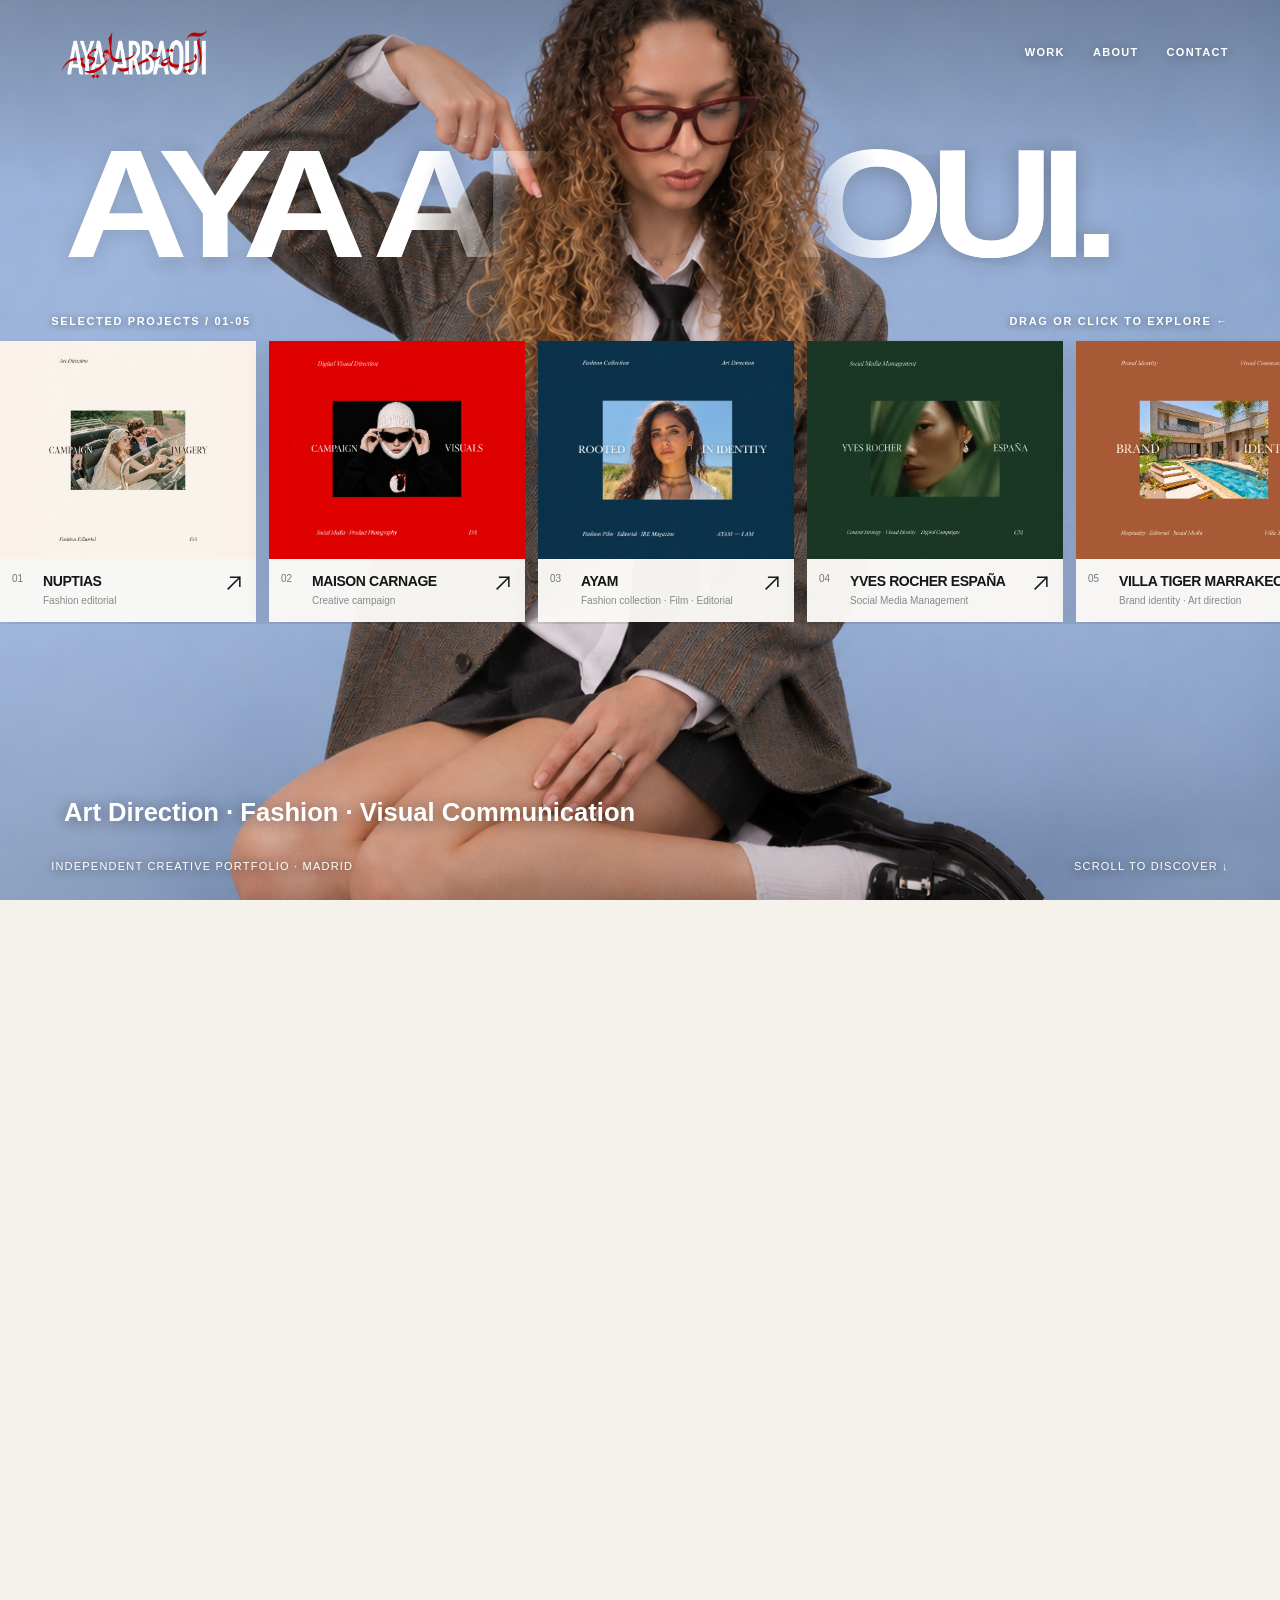
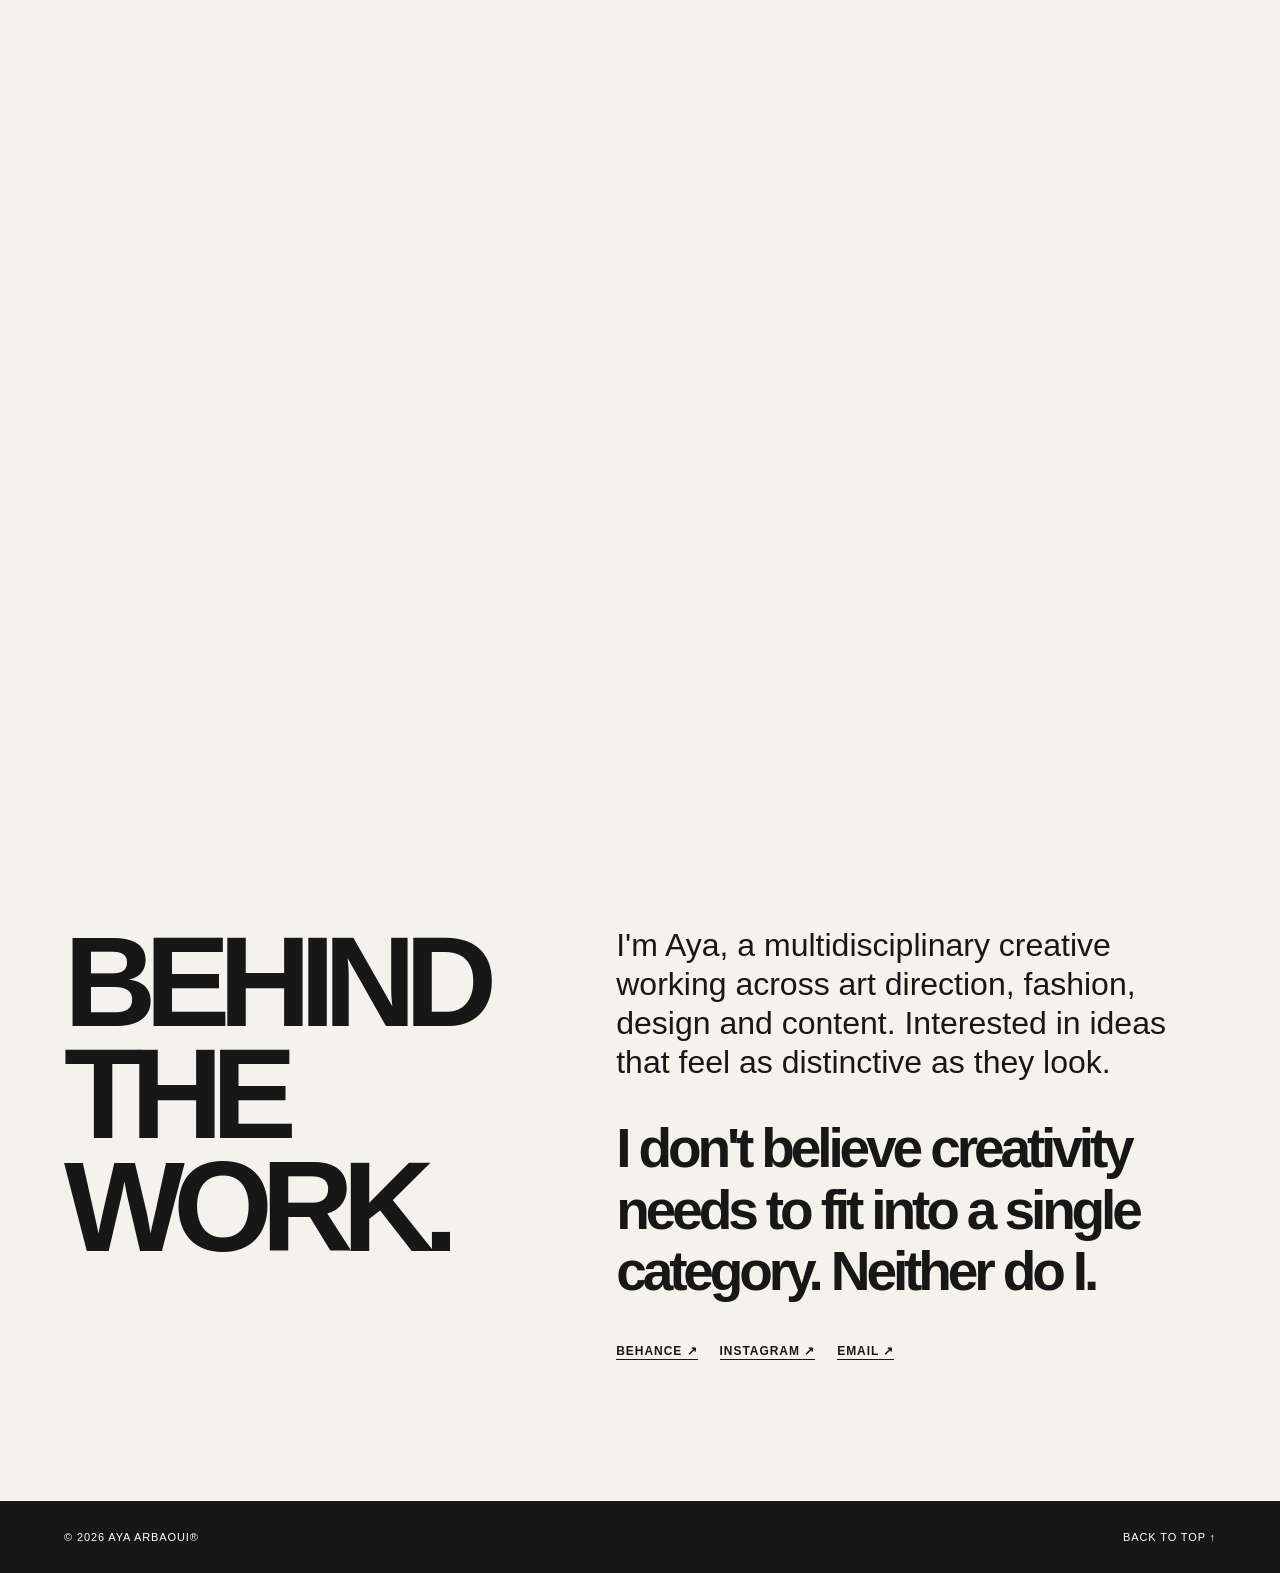
==== commit 9f219cb8: "Use simple hyphens instead of typographic dashes in index.html" ====
--- a/index.html
+++ b/index.html
@@ -29,7 +29,7 @@
 }
 </style>
 <link rel="modulepreload" href="/portfolio/published.js">
-<meta charset="UTF-8"><meta name="viewport" content="width=device-width, initial-scale=1"><meta name="description" content="Aya Arbaoui — Art direction, fashion and visual communication"><title>Aya Arbaoui® — Selected Work</title><script>
+<meta charset="UTF-8"><meta name="viewport" content="width=device-width, initial-scale=1"><meta name="description" content="Aya Arbaoui - Art direction, fashion and visual communication"><title>Aya Arbaoui® - Selected Work</title><script>
 if (location.hash === '#about' || location.hash === '#contact') {
   document.documentElement.setAttribute('data-about-direct', '');
   document.documentElement.setAttribute('data-about-arriving', '');
@@ -61,7 +61,7 @@
 .thumb-yves{background-color:#1a3725}.thumb-yves img{object-fit:contain;object-position:center}.project:hover .thumb-yves img{transform:none}
 .thumb-villa{background-color:#A85A36}.thumb-villa img{object-fit:contain;object-position:center}.project:hover .thumb-villa img{transform:none}
 @media(prefers-reduced-motion:reduce){html{scroll-behavior:auto}.track{animation:none}.project,.thumb img{transition:none}}
-</style><link rel="stylesheet" href="/portfolio/brand.css"><link rel="stylesheet" href="/portfolio/home-transition.css"><link rel="stylesheet" href="/portfolio/home-polish.css"></head><body><main><div class="home-scroll"><section class="hero" id="home"><div class="hero-bg" role="img" aria-label="Aya Arbaoui in an editorial portrait pointing toward her selected projects"></div><nav><a class="brand site-brand site-wordmark" href="/" aria-label="Aya Arbaoui — Home"><span class="wordmark-art"><img class="brand-logo" src="/Logo%20superpose%CC%81%20AYA%20ARBAOUI%20en%20rouge%20et%20blanc.png" width="2172" height="724" alt=""></span></a><div class="menu"><a href="#work">WORK</a><a href="#about">ABOUT</a><a href="#contact">CONTACT</a></div></nav><div class="heading"><h1 data-title="AYA ARBAOUI.">AYA ARBAOUI.</h1></div><div class="hero-person-depth" aria-hidden="true"></div><div class="gallery-wrap" id="work"><div class="gallery-header"><span>SELECTED PROJECTS / 01—05</span><span>DRAG OR CLICK TO EXPLORE ←</span></div><div class="marquee" aria-label="Carousel of creative projects"><div class="track"><a class="project" href="nuptias.html" aria-label="Open NUPTIAS"><div class="thumb thumb-editorial"><img src="Campagne%20mode%20en%20voiture%20vintage.png" width="1122" height="1402" alt="NUPTIAS fashion editorial in a vintage car"></div><div class="card-info"><span class="no">01</span><strong>NUPTIAS</strong><small>Fashion editorial</small><svg class="arrow" viewBox="0 0 24 24" aria-hidden="true" focusable="false"><path d="M5 19 19 5 M8 5 H19 V16" fill="none" stroke="currentColor" stroke-width="1.8" stroke-linecap="square" stroke-linejoin="miter"/></svg></div></a><a class="project" href="maison-carnage.html" aria-label="Open MAISON CARNAGE"><div class="thumb thumb-carnage"><img src="portfolio/carnage-home-red-vif.png" alt="MAISON CARNAGE project preview" ></div><div class="card-info"><span class="no">02</span><strong>MAISON CARNAGE</strong><small>Creative campaign</small><svg class="arrow" viewBox="0 0 24 24" aria-hidden="true" focusable="false"><path d="M5 19 19 5 M8 5 H19 V16" fill="none" stroke="currentColor" stroke-width="1.8" stroke-linecap="square" stroke-linejoin="miter"/></svg></div></a><a class="project" href="ayam.html" aria-label="Open AYAM TFG"><div class="thumb thumb-ayam"><img src="Affiche%20e%CC%81ditoriale%20%C2%AB%20Rooted%20in%20Identity%20%C2%BB.png" alt="AYAM project preview" ></div><div class="card-info"><span class="no">03</span><strong>AYAM</strong><small>Fashion collection · Film · Editorial</small><svg class="arrow" viewBox="0 0 24 24" aria-hidden="true" focusable="false"><path d="M5 19 19 5 M8 5 H19 V16" fill="none" stroke="currentColor" stroke-width="1.8" stroke-linecap="square" stroke-linejoin="miter"/></svg></div></a><a class="project" href="yves-rocher.html" aria-label="Open YVES ROCHER ESPAÑA"><div class="thumb thumb-yves"><img src="/portfolio/yves-rocher/home-cover-transparent.png" alt="YVES ROCHER ESPAÑA — botanical editorial cover" loading="lazy"></div><div class="card-info"><span class="no">04</span><strong>YVES ROCHER ESPAÑA</strong><small>Social Media Management</small><svg class="arrow" viewBox="0 0 24 24" aria-hidden="true" focusable="false"><path d="M5 19 19 5 M8 5 H19 V16" fill="none" stroke="currentColor" stroke-width="1.8" stroke-linecap="square" stroke-linejoin="miter"/></svg></div></a><a class="project" href="villa-tiger.html" aria-label="Open VILLA TIGER MARRAKECH"><div class="thumb thumb-villa"><img src="/portfolio/villa-tiger/home-cover-soft.png" alt="VILLA TIGER MARRAKECH project preview" loading="lazy"></div><div class="card-info"><span class="no">05</span><strong>VILLA TIGER MARRAKECH</strong><small>Brand identity · Art direction</small><svg class="arrow" viewBox="0 0 24 24" aria-hidden="true" focusable="false"><path d="M5 19 19 5 M8 5 H19 V16" fill="none" stroke="currentColor" stroke-width="1.8" stroke-linecap="square" stroke-linejoin="miter"/></svg></div></a><a class="project" href="nuptias.html" aria-label="Open NUPTIAS"><div class="thumb thumb-editorial"><img src="Campagne%20mode%20en%20voiture%20vintage.png" width="1122" height="1402" alt="NUPTIAS fashion editorial in a vintage car"></div><div class="card-info"><span class="no">01</span><strong>NUPTIAS</strong><small>Fashion editorial</small><svg class="arrow" viewBox="0 0 24 24" aria-hidden="true" focusable="false"><path d="M5 19 19 5 M8 5 H19 V16" fill="none" stroke="currentColor" stroke-width="1.8" stroke-linecap="square" stroke-linejoin="miter"/></svg></div></a><a class="project" href="maison-carnage.html" aria-label="Open MAISON CARNAGE"><div class="thumb thumb-carnage"><img src="portfolio/carnage-home-red-vif.png" alt="MAISON CARNAGE project preview" ></div><div class="card-info"><span class="no">02</span><strong>MAISON CARNAGE</strong><small>Creative campaign</small><svg class="arrow" viewBox="0 0 24 24" aria-hidden="true" focusable="false"><path d="M5 19 19 5 M8 5 H19 V16" fill="none" stroke="currentColor" stroke-width="1.8" stroke-linecap="square" stroke-linejoin="miter"/></svg></div></a><a class="project" href="ayam.html" aria-label="Open AYAM TFG"><div class="thumb thumb-ayam"><img src="Affiche%20e%CC%81ditoriale%20%C2%AB%20Rooted%20in%20Identity%20%C2%BB.png" alt="AYAM project preview" ></div><div class="card-info"><span class="no">03</span><strong>AYAM</strong><small>Fashion collection · Film · Editorial</small><svg class="arrow" viewBox="0 0 24 24" aria-hidden="true" focusable="false"><path d="M5 19 19 5 M8 5 H19 V16" fill="none" stroke="currentColor" stroke-width="1.8" stroke-linecap="square" stroke-linejoin="miter"/></svg></div></a><a class="project" href="yves-rocher.html" aria-label="Open YVES ROCHER ESPAÑA"><div class="thumb thumb-yves"><img src="/portfolio/yves-rocher/home-cover-transparent.png" alt="YVES ROCHER ESPAÑA — botanical editorial cover" loading="lazy"></div><div class="card-info"><span class="no">04</span><strong>YVES ROCHER ESPAÑA</strong><small>Social Media Management</small><svg class="arrow" viewBox="0 0 24 24" aria-hidden="true" focusable="false"><path d="M5 19 19 5 M8 5 H19 V16" fill="none" stroke="currentColor" stroke-width="1.8" stroke-linecap="square" stroke-linejoin="miter"/></svg></div></a><a class="project" href="villa-tiger.html" aria-label="Open VILLA TIGER MARRAKECH"><div class="thumb thumb-villa"><img src="/portfolio/villa-tiger/home-cover-soft.png" alt="VILLA TIGER MARRAKECH project preview" loading="lazy"></div><div class="card-info"><span class="no">05</span><strong>VILLA TIGER MARRAKECH</strong><small>Brand identity · Art direction</small><svg class="arrow" viewBox="0 0 24 24" aria-hidden="true" focusable="false"><path d="M5 19 19 5 M8 5 H19 V16" fill="none" stroke="currentColor" stroke-width="1.8" stroke-linecap="square" stroke-linejoin="miter"/></svg></div></a></div></div></div><div class="hero-subtitle">Art Direction · Fashion · Visual Communication</div><div class="hero-footer"><span>Independent creative portfolio · Madrid</span><span>Scroll to discover ↓</span></div></section></div><section class="about" id="about"><h2>BEHIND<br>THE WORK.</h2><div class="copy"><p>I'm Aya, a multidisciplinary creative working across art direction, fashion, design and content. Interested in ideas that feel as distinctive as they look.</p><p class="closing-statement">I don&#39;t believe creativity needs to fit into a single category. Neither do I.</p><div class="links" id="contact"><a href="https://www.behance.net/ayaarbaoui" target="_blank" rel="noopener">Behance ↗</a><a href="https://www.instagram.com/ayaarbaoui/" target="_blank" rel="noopener">Instagram ↗</a><a href="mailto:ayaarbaoui10@gmail.com">Email ↗</a></div></div></section></main><footer><span>© 2026 Aya Arbaoui®</span><a href="#home">Back to top ↑</a></footer><script>
+</style><link rel="stylesheet" href="/portfolio/brand.css"><link rel="stylesheet" href="/portfolio/home-transition.css"><link rel="stylesheet" href="/portfolio/home-polish.css"></head><body><main><div class="home-scroll"><section class="hero" id="home"><div class="hero-bg" role="img" aria-label="Aya Arbaoui in an editorial portrait pointing toward her selected projects"></div><nav><a class="brand site-brand site-wordmark" href="/" aria-label="Aya Arbaoui - Home"><span class="wordmark-art"><img class="brand-logo" src="/Logo%20superpose%CC%81%20AYA%20ARBAOUI%20en%20rouge%20et%20blanc.png" width="2172" height="724" alt=""></span></a><div class="menu"><a href="#work">WORK</a><a href="#about">ABOUT</a><a href="#contact">CONTACT</a></div></nav><div class="heading"><h1 data-title="AYA ARBAOUI.">AYA ARBAOUI.</h1></div><div class="hero-person-depth" aria-hidden="true"></div><div class="gallery-wrap" id="work"><div class="gallery-header"><span>SELECTED PROJECTS / 01-05</span><span>DRAG OR CLICK TO EXPLORE ←</span></div><div class="marquee" aria-label="Carousel of creative projects"><div class="track"><a class="project" href="nuptias.html" aria-label="Open NUPTIAS"><div class="thumb thumb-editorial"><img src="Campagne%20mode%20en%20voiture%20vintage.png" width="1122" height="1402" alt="NUPTIAS fashion editorial in a vintage car"></div><div class="card-info"><span class="no">01</span><strong>NUPTIAS</strong><small>Fashion editorial</small><svg class="arrow" viewBox="0 0 24 24" aria-hidden="true" focusable="false"><path d="M5 19 19 5 M8 5 H19 V16" fill="none" stroke="currentColor" stroke-width="1.8" stroke-linecap="square" stroke-linejoin="miter"/></svg></div></a><a class="project" href="maison-carnage.html" aria-label="Open MAISON CARNAGE"><div class="thumb thumb-carnage"><img src="portfolio/carnage-home-red-vif.png" alt="MAISON CARNAGE project preview" ></div><div class="card-info"><span class="no">02</span><strong>MAISON CARNAGE</strong><small>Creative campaign</small><svg class="arrow" viewBox="0 0 24 24" aria-hidden="true" focusable="false"><path d="M5 19 19 5 M8 5 H19 V16" fill="none" stroke="currentColor" stroke-width="1.8" stroke-linecap="square" stroke-linejoin="miter"/></svg></div></a><a class="project" href="ayam.html" aria-label="Open AYAM TFG"><div class="thumb thumb-ayam"><img src="Affiche%20e%CC%81ditoriale%20%C2%AB%20Rooted%20in%20Identity%20%C2%BB.png" alt="AYAM project preview" ></div><div class="card-info"><span class="no">03</span><strong>AYAM</strong><small>Fashion collection · Film · Editorial</small><svg class="arrow" viewBox="0 0 24 24" aria-hidden="true" focusable="false"><path d="M5 19 19 5 M8 5 H19 V16" fill="none" stroke="currentColor" stroke-width="1.8" stroke-linecap="square" stroke-linejoin="miter"/></svg></div></a><a class="project" href="yves-rocher.html" aria-label="Open YVES ROCHER ESPAÑA"><div class="thumb thumb-yves"><img src="/portfolio/yves-rocher/home-cover-transparent.png" alt="YVES ROCHER ESPAÑA - botanical editorial cover" loading="lazy"></div><div class="card-info"><span class="no">04</span><strong>YVES ROCHER ESPAÑA</strong><small>Social Media Management</small><svg class="arrow" viewBox="0 0 24 24" aria-hidden="true" focusable="false"><path d="M5 19 19 5 M8 5 H19 V16" fill="none" stroke="currentColor" stroke-width="1.8" stroke-linecap="square" stroke-linejoin="miter"/></svg></div></a><a class="project" href="villa-tiger.html" aria-label="Open VILLA TIGER MARRAKECH"><div class="thumb thumb-villa"><img src="/portfolio/villa-tiger/home-cover-soft.png" alt="VILLA TIGER MARRAKECH project preview" loading="lazy"></div><div class="card-info"><span class="no">05</span><strong>VILLA TIGER MARRAKECH</strong><small>Brand identity · Art direction</small><svg class="arrow" viewBox="0 0 24 24" aria-hidden="true" focusable="false"><path d="M5 19 19 5 M8 5 H19 V16" fill="none" stroke="currentColor" stroke-width="1.8" stroke-linecap="square" stroke-linejoin="miter"/></svg></div></a><a class="project" href="nuptias.html" aria-label="Open NUPTIAS"><div class="thumb thumb-editorial"><img src="Campagne%20mode%20en%20voiture%20vintage.png" width="1122" height="1402" alt="NUPTIAS fashion editorial in a vintage car"></div><div class="card-info"><span class="no">01</span><strong>NUPTIAS</strong><small>Fashion editorial</small><svg class="arrow" viewBox="0 0 24 24" aria-hidden="true" focusable="false"><path d="M5 19 19 5 M8 5 H19 V16" fill="none" stroke="currentColor" stroke-width="1.8" stroke-linecap="square" stroke-linejoin="miter"/></svg></div></a><a class="project" href="maison-carnage.html" aria-label="Open MAISON CARNAGE"><div class="thumb thumb-carnage"><img src="portfolio/carnage-home-red-vif.png" alt="MAISON CARNAGE project preview" ></div><div class="card-info"><span class="no">02</span><strong>MAISON CARNAGE</strong><small>Creative campaign</small><svg class="arrow" viewBox="0 0 24 24" aria-hidden="true" focusable="false"><path d="M5 19 19 5 M8 5 H19 V16" fill="none" stroke="currentColor" stroke-width="1.8" stroke-linecap="square" stroke-linejoin="miter"/></svg></div></a><a class="project" href="ayam.html" aria-label="Open AYAM TFG"><div class="thumb thumb-ayam"><img src="Affiche%20e%CC%81ditoriale%20%C2%AB%20Rooted%20in%20Identity%20%C2%BB.png" alt="AYAM project preview" ></div><div class="card-info"><span class="no">03</span><strong>AYAM</strong><small>Fashion collection · Film · Editorial</small><svg class="arrow" viewBox="0 0 24 24" aria-hidden="true" focusable="false"><path d="M5 19 19 5 M8 5 H19 V16" fill="none" stroke="currentColor" stroke-width="1.8" stroke-linecap="square" stroke-linejoin="miter"/></svg></div></a><a class="project" href="yves-rocher.html" aria-label="Open YVES ROCHER ESPAÑA"><div class="thumb thumb-yves"><img src="/portfolio/yves-rocher/home-cover-transparent.png" alt="YVES ROCHER ESPAÑA - botanical editorial cover" loading="lazy"></div><div class="card-info"><span class="no">04</span><strong>YVES ROCHER ESPAÑA</strong><small>Social Media Management</small><svg class="arrow" viewBox="0 0 24 24" aria-hidden="true" focusable="false"><path d="M5 19 19 5 M8 5 H19 V16" fill="none" stroke="currentColor" stroke-width="1.8" stroke-linecap="square" stroke-linejoin="miter"/></svg></div></a><a class="project" href="villa-tiger.html" aria-label="Open VILLA TIGER MARRAKECH"><div class="thumb thumb-villa"><img src="/portfolio/villa-tiger/home-cover-soft.png" alt="VILLA TIGER MARRAKECH project preview" loading="lazy"></div><div class="card-info"><span class="no">05</span><strong>VILLA TIGER MARRAKECH</strong><small>Brand identity · Art direction</small><svg class="arrow" viewBox="0 0 24 24" aria-hidden="true" focusable="false"><path d="M5 19 19 5 M8 5 H19 V16" fill="none" stroke="currentColor" stroke-width="1.8" stroke-linecap="square" stroke-linejoin="miter"/></svg></div></a></div></div></div><div class="hero-subtitle">Art Direction · Fashion · Visual Communication</div><div class="hero-footer"><span>Independent creative portfolio · Madrid</span><span>Scroll to discover ↓</span></div></section></div><section class="about" id="about"><h2>BEHIND<br>THE WORK.</h2><div class="copy"><p>I'm Aya, a multidisciplinary creative working across art direction, fashion, design and content. Interested in ideas that feel as distinctive as they look.</p><p class="closing-statement">I don&#39;t believe creativity needs to fit into a single category. Neither do I.</p><div class="links" id="contact"><a href="https://www.behance.net/ayaarbaoui" target="_blank" rel="noopener">Behance ↗</a><a href="https://www.instagram.com/ayaarbaoui/" target="_blank" rel="noopener">Instagram ↗</a><a href="mailto:ayaarbaoui10@gmail.com">Email ↗</a></div></div></section></main><footer><span>© 2026 Aya Arbaoui®</span><a href="#home">Back to top ↑</a></footer><script>
 if (document.documentElement.hasAttribute('data-about-arriving')) {
   document.getElementById(location.hash === '#contact' ? 'contact' : 'about').scrollIntoView({block:'start',behavior:'instant'});
   document.documentElement.removeAttribute('data-about-arriving');
--- a/portfolio/home-transition.css
+++ b/portfolio/home-transition.css
@@ -33,6 +33,25 @@
   overflow-wrap: anywhere;
 }
 .home-scrubbing .gallery-header > :last-child { position: relative; z-index: 1; pointer-events: none; }
+/* Inside the authenticated editor, the preview text must receive touch
+   and pointer events instead of passing them through to the moving cards. */
+html[data-portfolio-editor-preview] .home-scrubbing .gallery-header {
+  position: relative;
+  z-index: 40;
+  pointer-events: auto;
+}
+html[data-portfolio-editor-preview] .home-scrubbing .gallery-header > span {
+  position: relative;
+  z-index: 41;
+  pointer-events: auto !important;
+  cursor: grab;
+  touch-action: none;
+  user-select: none;
+  -webkit-user-select: none;
+}
+html[data-portfolio-editor-preview] .home-scrubbing .gallery-header > span:active {
+  cursor: grabbing;
+}
 .scroll-disciplines-source { opacity: 0; }
 .home-scrubbing .track { animation-play-state: paused !important; }
 .home-scrubbing .marquee { overflow: visible; cursor: auto; }
@@ -40,3 +59,88 @@
 .home-scrubbing .project img { transform: none; transition: none; }
 .home-photo-panning .hero-bg,
 .home-photo-panning .hero-person-depth { background-position: var(--photo-x) var(--photo-y); }
+
+/* On phones, keep the hero pinned to the actual small viewport and place both
+   labels together above the carousel. Old mobile editor coordinates displaced
+   the instruction by 281px; never apply that offset to the public mobile UI. */
+@media (max-width: 700px) {
+  html[data-home-scroll] .home-scroll > .hero {
+    min-height: 0;
+  }
+
+  html[data-home-scroll] .gallery-header {
+    display: grid;
+    grid-template-columns: minmax(0, 1fr) minmax(0, 1fr);
+    align-items: start;
+    gap: 12px;
+    padding: 0 5vw 12px;
+    font-size: 10px;
+    line-height: 1.35;
+    letter-spacing: .08em;
+  }
+
+  html[data-home-scroll] .gallery-header > span {
+    translate: 0 0 !important;
+    width: auto !important;
+    max-width: 100% !important;
+    min-width: 0;
+    white-space: normal !important;
+    overflow-wrap: normal;
+  }
+
+  html[data-home-scroll] .gallery-header > :first-child {
+    text-align: left !important;
+  }
+
+  html[data-home-scroll] .gallery-header > :last-child {
+    text-align: right !important;
+  }
+}
+
+/* Dedicated mobile scroll-scene positions. The original cover labels keep
+   their existing alignment until the scroll animation actually starts. */
+@media (max-width: 700px) {
+  .hero.home-scrubbing .gallery-header > :first-child {
+    transform: translate3d(var(--mobile-scroll-title-x, 0px), var(--mobile-scroll-title-y, 0px), 0);
+  }
+  .hero.home-scrubbing .gallery-header > :last-child {
+    transform: translate3d(var(--mobile-scroll-instructions-x, 0px), var(--mobile-scroll-instructions-y, 0px), 0);
+  }
+}
+
+/* The editor preview intentionally does not set data-home-scroll. Mirror
+   mobile gallery heading geometry there so the edit matches the live site. */
+@media (max-width: 700px) {
+  html[data-portfolio-editor-preview] .gallery-header {
+    display: grid;
+    grid-template-columns: minmax(0, 1fr) minmax(0, 1fr);
+    align-items: start;
+    gap: 12px;
+    padding: 0 5vw 12px;
+    font-size: 10px;
+    line-height: 1.35;
+    letter-spacing: .08em;
+  }
+  html[data-portfolio-editor-preview] .gallery-header > span {
+    translate: 0 0 !important;
+    width: auto !important;
+    max-width: 100% !important;
+    min-width: 0;
+    white-space: normal !important;
+  }
+  html[data-portfolio-editor-preview] .gallery-header > :first-child { text-align: left !important; }
+  html[data-portfolio-editor-preview] .gallery-header > :last-child { text-align: right !important; }
+}
+
+/* Keep the mobile vertical gallery visually clean. Do not hide these texts
+   at the beginning of the cover or on the desktop experience. */
+@media (max-width: 700px) {
+  .hero.home-mobile-vertical .gallery-header > :last-child,
+  .hero.home-mobile-vertical .hero-footer,
+  .hero.home-mobile-vertical .hero-subtitle,
+  .hero.home-mobile-vertical .scroll-disciplines {
+    visibility: hidden !important;
+    opacity: 0 !important;
+    pointer-events: none !important;
+  }
+}
